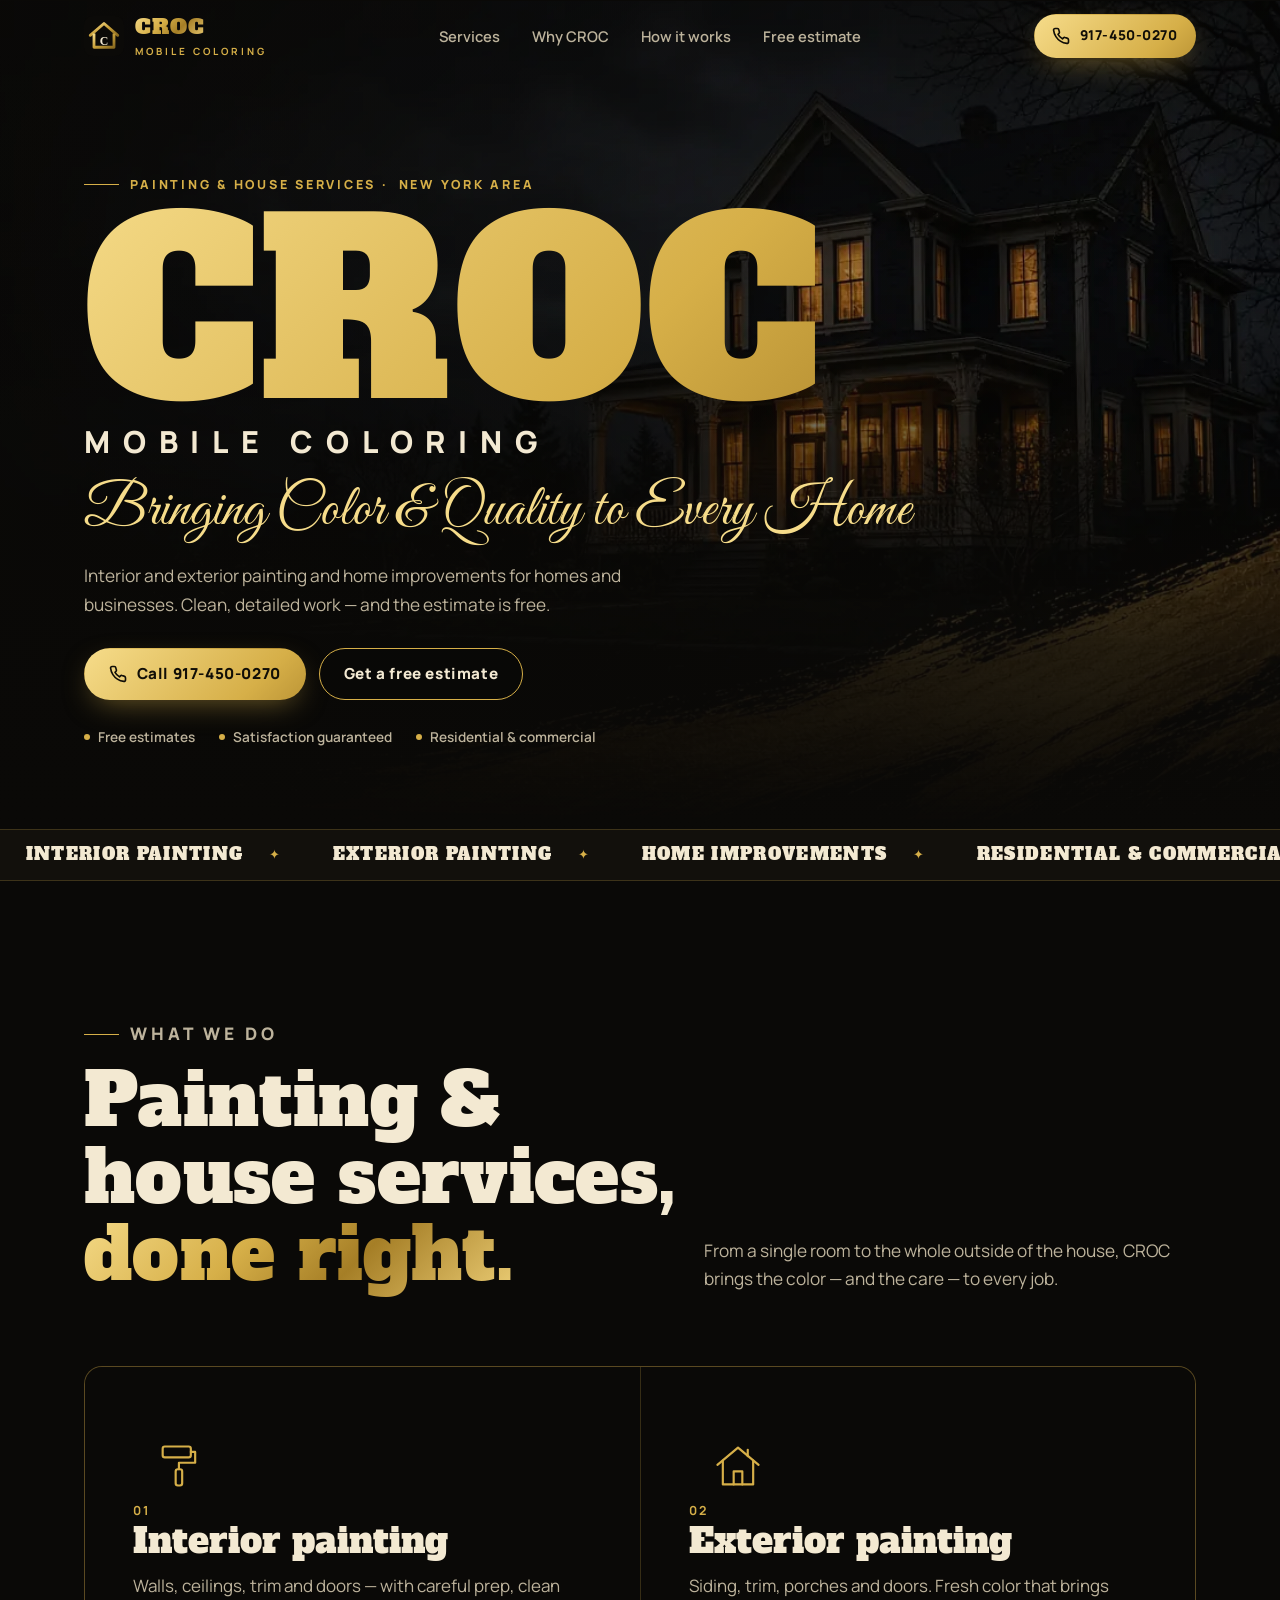
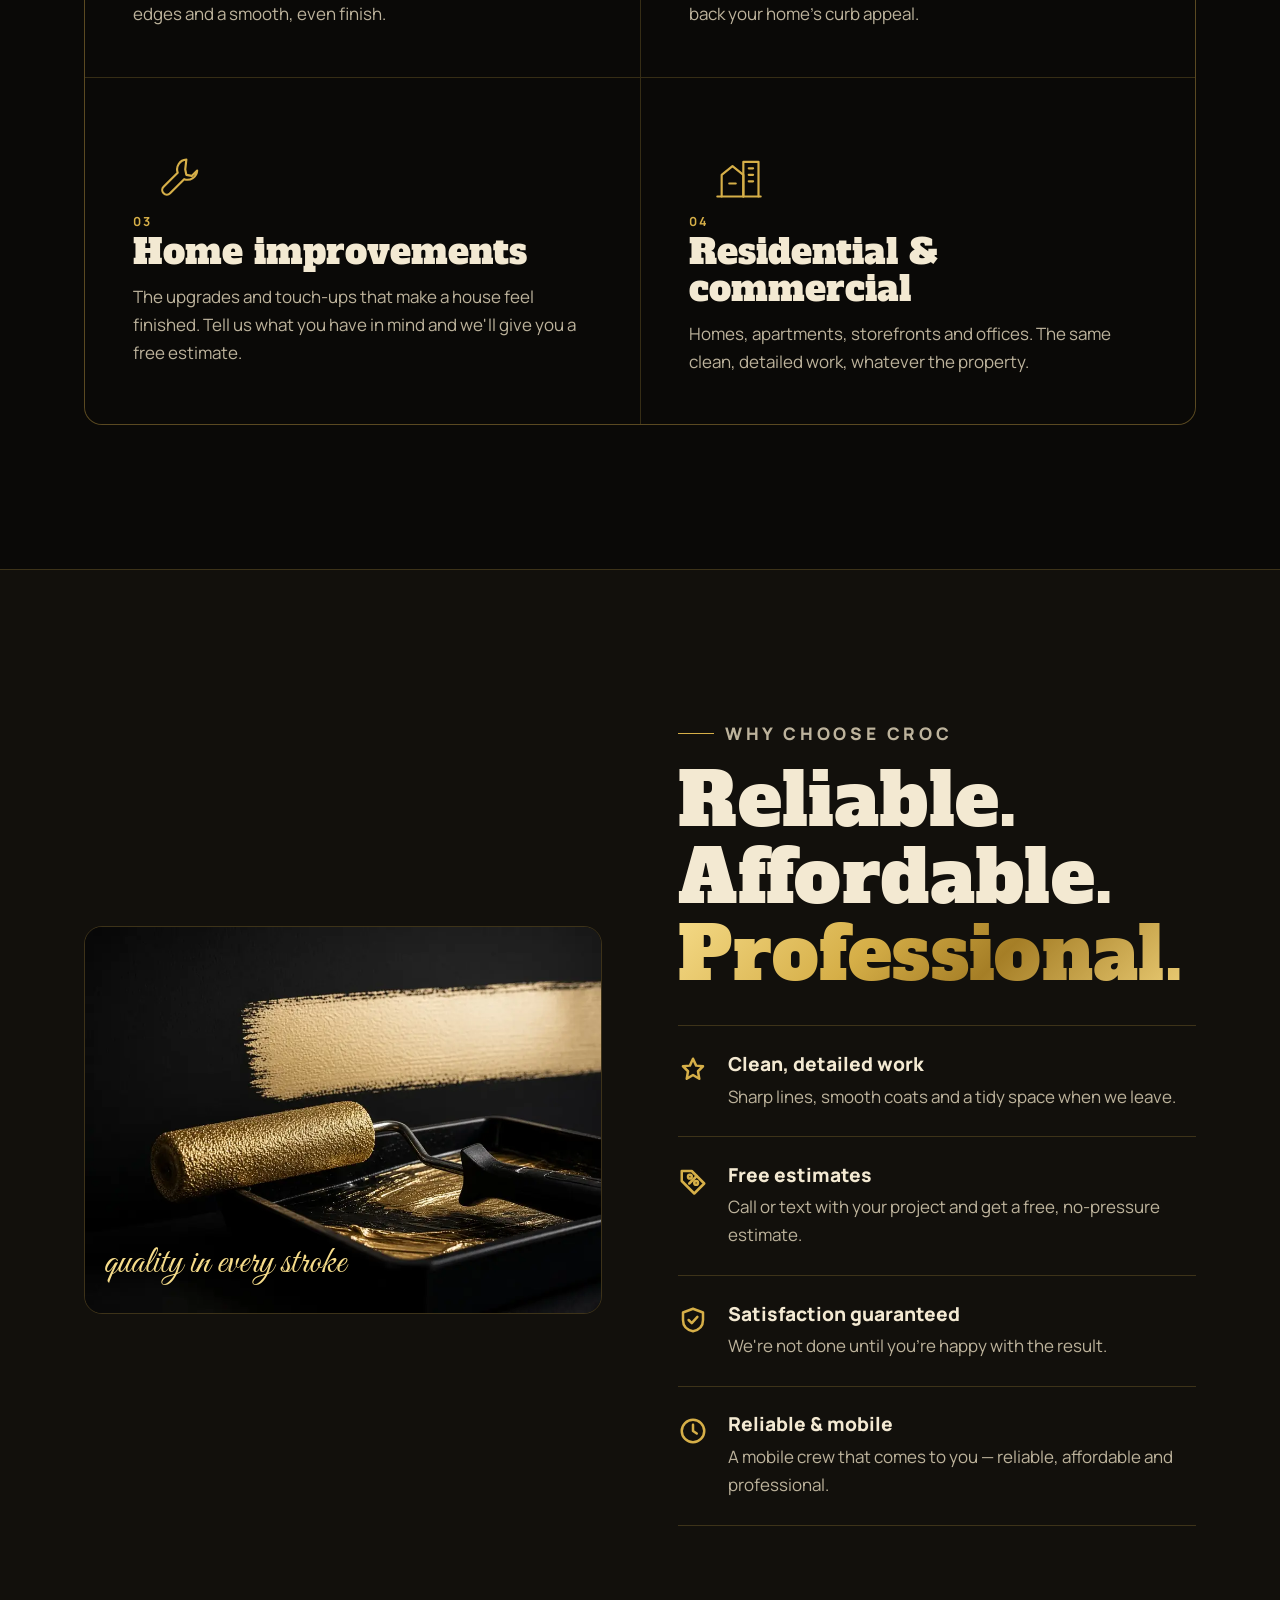
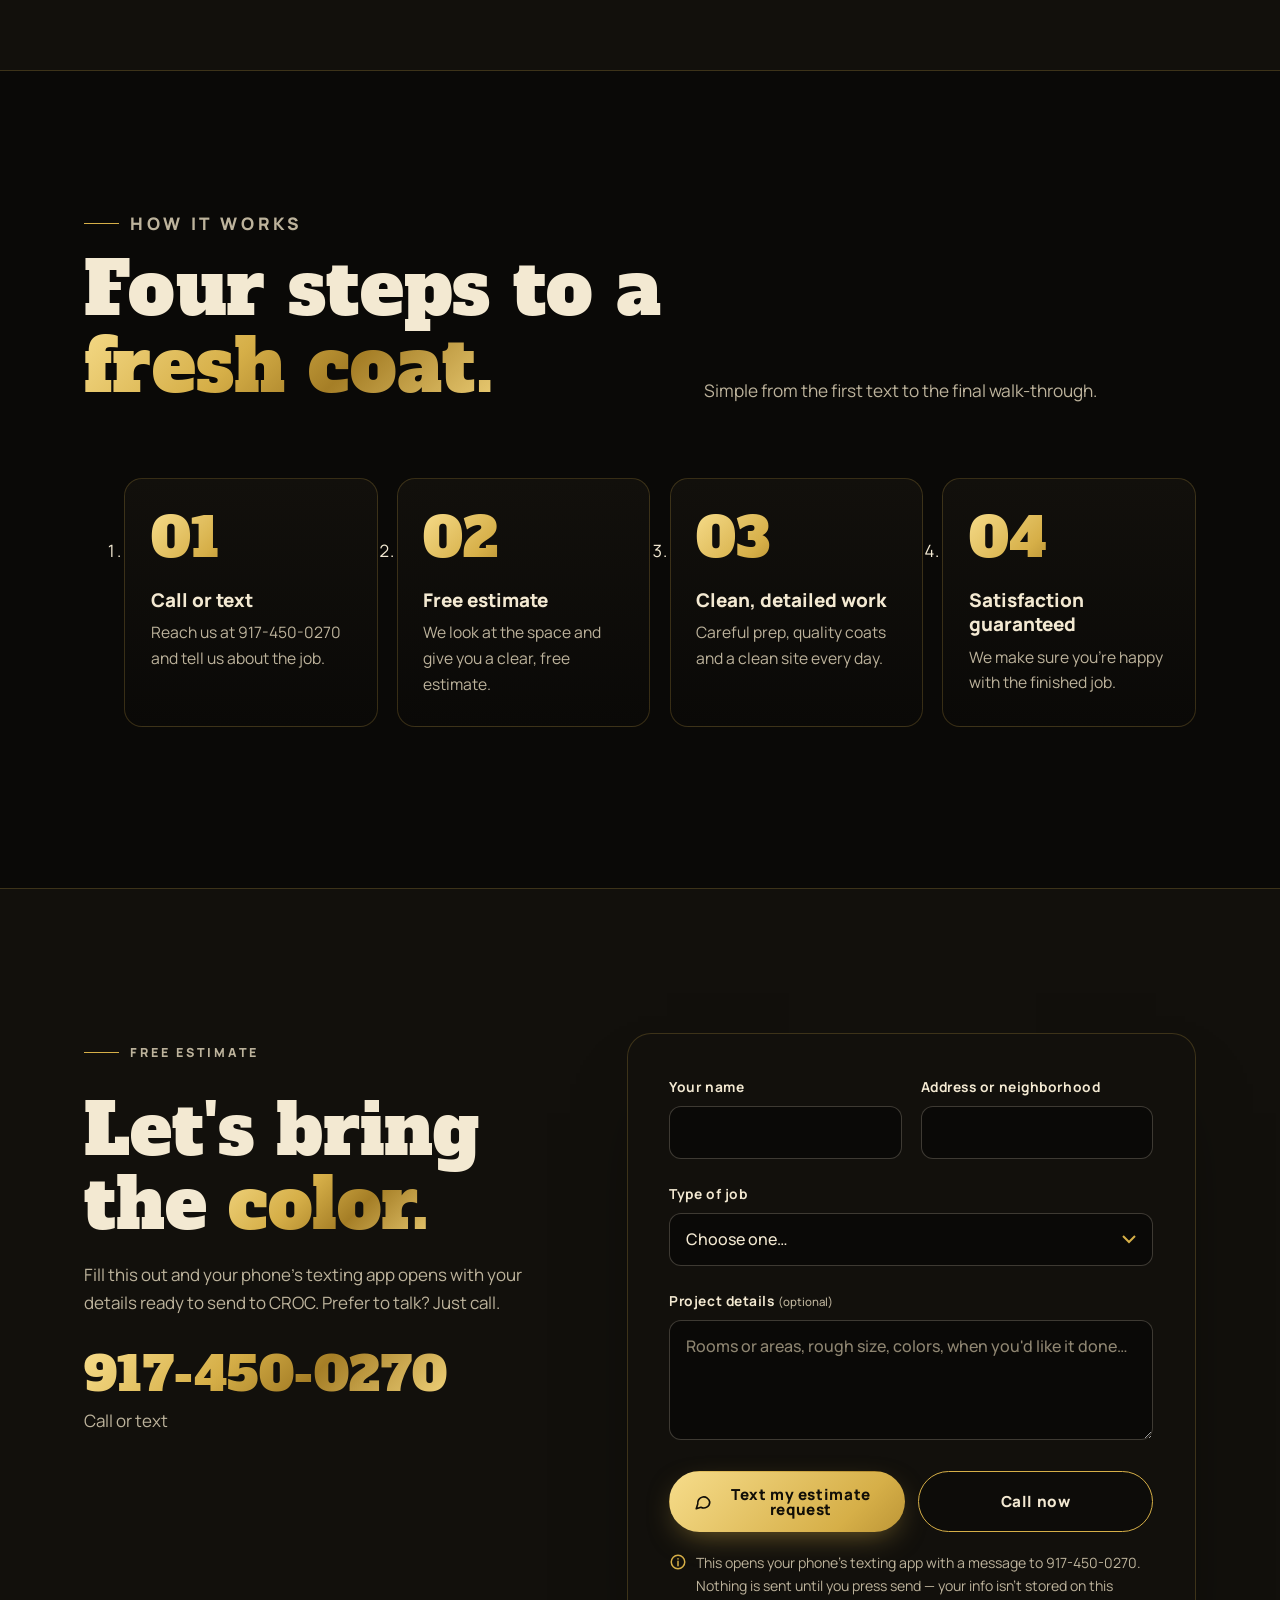
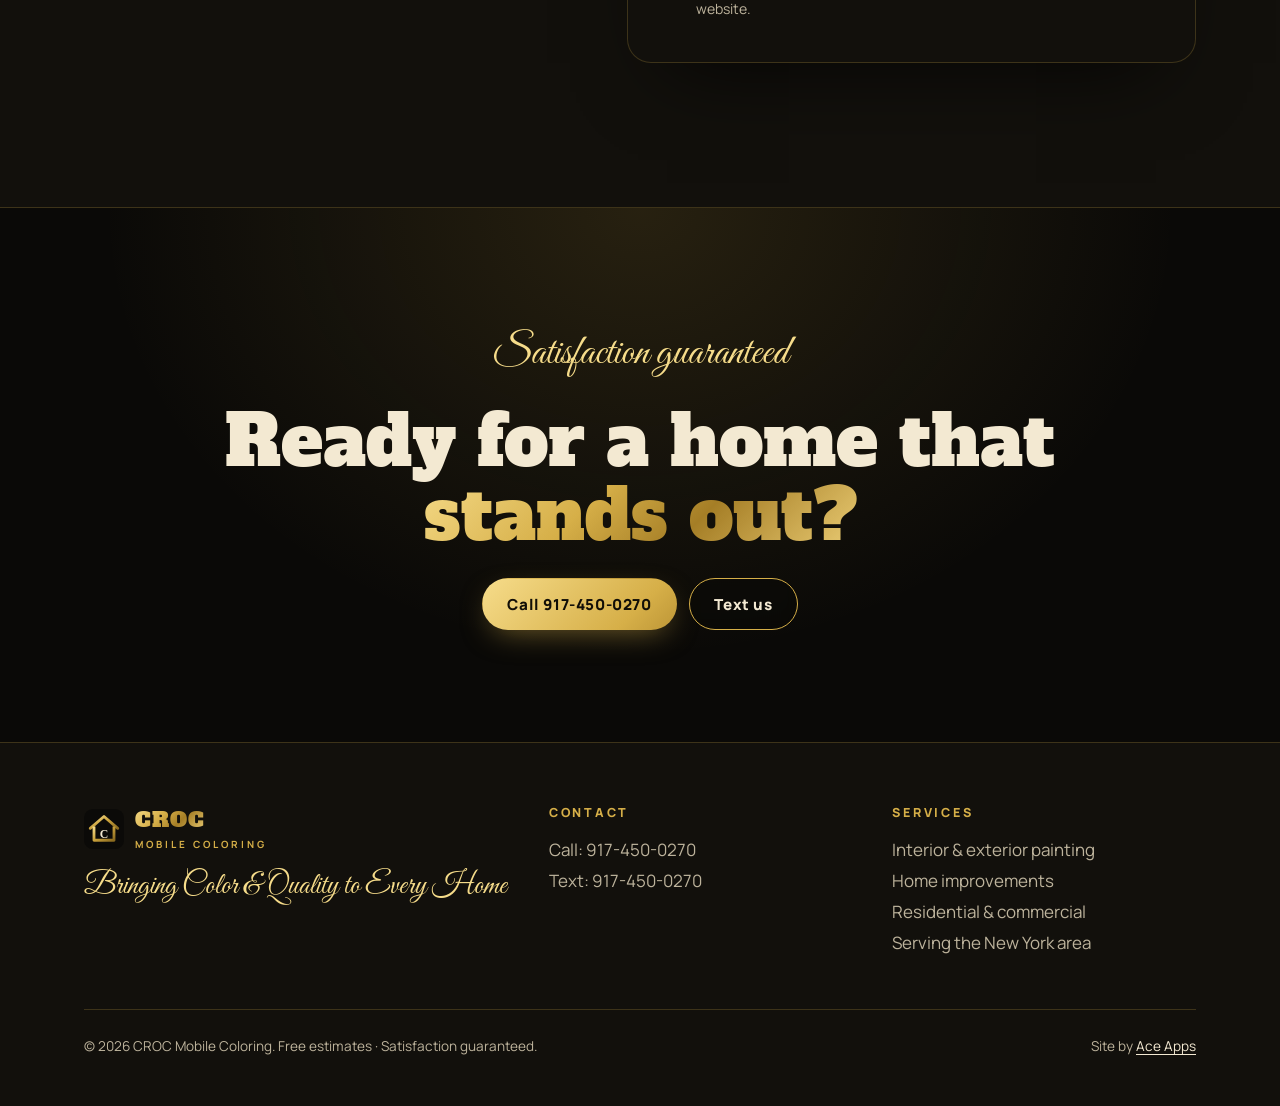
==== index.html @ 4fc94753 "Launch CROC Mobile Coloring site" ====
<!doctype html>
<html lang="en">
<head>
<meta charset="utf-8">
<meta name="viewport" content="width=device-width,initial-scale=1,viewport-fit=cover">
<script>
/* =====================================================================
   CROC MOBILE COLORING — SITE CONFIG
   Fill these in when the client confirms them. Anything left empty ("")
   or [] stays hidden on the page, so no placeholder text ever shows.
   ---------------------------------------------------------------------
   MISSING FROM CLIENT (to collect):
     - serviceArea : exact towns / boroughs served (page says "New York area" until set)
     - email       : business email for the footer
     - hours       : business hours, e.g. "Mon–Sat 8am–6pm"
     - photos      : real before/after photos of past jobs (turns on the
                     "Recent work" gallery). Put files in img/work/ and list
                     them as {src:"img/work/kitchen.webp", alt:"Kitchen repaint, cream walls"}
     - mascot      : transparent PNG/WebP of the crocodile mascot cut from the
                     client banner, e.g. "img/mascot.webp" (shows in the hero)
   ===================================================================== */
window.CROC_CONFIG = {
  phoneDisplay: "917-450-0270",
  phoneE164:    "+19174500270",
  serviceArea:  "",   // TODO(client): e.g. "Queens, Brooklyn & Long Island"
  email:        "",   // TODO(client)
  hours:        "",   // TODO(client)
  photos:       [],   // TODO(client): real job photos
  mascot:       ""    // TODO: crocodile mascot cut-out from the banner
};
</script>
<title>CROC Mobile Coloring | Interior &amp; Exterior Painting, New York Area</title>
<meta name="description" content="CROC Mobile Coloring — interior and exterior painting and home improvements for homes and businesses in the New York area. Clean, detailed work. Free estimates. Call or text 917-450-0270.">
<link rel="canonical" href="https://ace9x.github.io/croc-mobile-coloring/">
<meta name="robots" content="index,follow">
<meta name="theme-color" content="#0A0907">
<link rel="icon" href="favicon.svg" type="image/svg+xml">
<link rel="icon" href="favicon.ico" sizes="any">
<link rel="apple-touch-icon" href="apple-touch-icon.png">
<link rel="manifest" href="site.webmanifest">
<meta property="og:type" content="website">
<meta property="og:site_name" content="CROC Mobile Coloring">
<meta property="og:title" content="CROC Mobile Coloring — Bringing Color &amp; Quality to Every Home">
<meta property="og:description" content="Interior &amp; exterior painting and home improvements. Residential &amp; commercial. Free estimates — call or text 917-450-0270.">
<meta property="og:url" content="https://ace9x.github.io/croc-mobile-coloring/">
<meta property="og:image" content="https://ace9x.github.io/croc-mobile-coloring/img/og.jpg">
<meta property="og:image:width" content="1200">
<meta property="og:image:height" content="630">
<meta property="og:image:alt" content="CROC Mobile Coloring — black and gold logo over a freshly painted house at dusk">
<meta name="twitter:card" content="summary_large_image">
<link rel="preload" href="fonts/alfa-slab-one.woff2" as="font" type="font/woff2" crossorigin>
<link rel="preload" href="fonts/manrope.woff2" as="font" type="font/woff2" crossorigin>
<link rel="preload" as="image" href="img/hero-m.webp" media="(max-width:699px)" fetchpriority="high">
<link rel="preload" as="image" href="img/hero-1280.webp" imagesrcset="img/hero-800.webp 800w, img/hero-1280.webp 1280w" imagesizes="100vw" media="(min-width:700px)" fetchpriority="high">
<link rel="stylesheet" href="style.css">
<script type="application/ld+json">
{
  "@context":"https://schema.org",
  "@type":["HousePainter","LocalBusiness"],
  "@id":"https://ace9x.github.io/croc-mobile-coloring/#business",
  "name":"CROC Mobile Coloring",
  "slogan":"Bringing Color & Quality to Every Home",
  "description":"Painting and house services: interior and exterior painting and home improvements for residential and commercial customers. Free estimates. Satisfaction guaranteed.",
  "url":"https://ace9x.github.io/croc-mobile-coloring/",
  "telephone":"+1-917-450-0270",
  "image":"https://ace9x.github.io/croc-mobile-coloring/img/og.jpg",
  "logo":"https://ace9x.github.io/croc-mobile-coloring/img/icon-512.png",
  "areaServed":{"@type":"State","name":"New York"},
  "knowsAbout":["Interior painting","Exterior painting","Home improvements","Residential painting","Commercial painting"],
  "hasOfferCatalog":{"@type":"OfferCatalog","name":"Painting & house services","itemListElement":[
    {"@type":"Offer","itemOffered":{"@type":"Service","name":"Interior painting"}},
    {"@type":"Offer","itemOffered":{"@type":"Service","name":"Exterior painting"}},
    {"@type":"Offer","itemOffered":{"@type":"Service","name":"Home improvements"}},
    {"@type":"Offer","itemOffered":{"@type":"Service","name":"Free estimate"},"price":"0","priceCurrency":"USD"}
  ]}
}
</script>
</head>
<body>
<script>document.documentElement.classList.add('js')</script>
<a class="skip" href="#main">Skip to content</a>

<header class="hdr" id="top">
  <div class="wrap">
    <a class="brand" href="#top" aria-label="CROC Mobile Coloring, back to top">
      <img src="img/mark.svg" width="40" height="40" alt="">
      <div><b class="gold">CROC</b><span>Mobile Coloring</span></div>
    </a>
    <nav class="nav" aria-label="Main">
      <a href="#services">Services</a>
      <a href="#why">Why CROC</a>
      <a href="#process">How it works</a>
      <a href="#work" data-cfg-hide="photos">Recent work</a>
      <a href="#estimate">Free estimate</a>
    </nav>
    <a class="btn btn-gold hdr-call" href="tel:+19174500270" aria-label="Call 917-450-0270">
      <svg viewBox="0 0 24 24" fill="none" stroke="currentColor" stroke-width="2.2" stroke-linecap="round" stroke-linejoin="round" aria-hidden="true"><path d="M22 16.9v3a2 2 0 0 1-2.2 2 19.8 19.8 0 0 1-8.6-3.1 19.5 19.5 0 0 1-6-6A19.8 19.8 0 0 1 2.1 4.2 2 2 0 0 1 4.1 2h3a2 2 0 0 1 2 1.7c.1.9.4 1.8.7 2.7a2 2 0 0 1-.5 2.1L8 9.8a16 16 0 0 0 6 6l1.3-1.3a2 2 0 0 1 2.1-.4c.9.3 1.8.6 2.7.7a2 2 0 0 1 1.7 2z"/></svg>
      <span class="lbl">917-450-0270</span>
    </a>
  </div>
</header>

<main id="main">
<section class="hero" aria-labelledby="hero-title">
  <div class="hero-bg">
    <picture>
      <source media="(max-width:699px)" srcset="img/hero-m.webp">
      <img src="img/hero-1280.webp" srcset="img/hero-800.webp 800w, img/hero-1280.webp 1280w" sizes="100vw" width="1280" height="720" alt="" fetchpriority="high" decoding="async">
    </picture>
  </div>
  <img class="mascot" id="mascot" alt="CROC mascot: a green crocodile in a black polo holding a gold paint roller" width="520" height="620" hidden>
  <div class="wrap hero-in">
    <p class="eyebrow rise d1">Painting &amp; House Services · <span data-cfg-text="serviceArea">New York area</span></p>
    <h1 id="hero-title">
      <span class="h-title rise d2"><span class="gold shine">CROC</span></span>
      <span class="h-sub rise d3">Mobile Coloring</span>
    </h1>
    <p class="h-tag script rise d3">Bringing Color &amp; Quality to Every Home</p>
    <p class="h-lede rise d4">Interior and exterior painting and home improvements for homes and businesses. Clean, detailed work — and the estimate is free.</p>
    <div class="h-ctas rise d5">
      <a class="btn btn-gold" href="tel:+19174500270">
        <svg viewBox="0 0 24 24" fill="none" stroke="currentColor" stroke-width="2.2" stroke-linecap="round" stroke-linejoin="round" aria-hidden="true"><path d="M22 16.9v3a2 2 0 0 1-2.2 2 19.8 19.8 0 0 1-8.6-3.1 19.5 19.5 0 0 1-6-6A19.8 19.8 0 0 1 2.1 4.2 2 2 0 0 1 4.1 2h3a2 2 0 0 1 2 1.7c.1.9.4 1.8.7 2.7a2 2 0 0 1-.5 2.1L8 9.8a16 16 0 0 0 6 6l1.3-1.3a2 2 0 0 1 2.1-.4c.9.3 1.8.6 2.7.7a2 2 0 0 1 1.7 2z"/></svg>
        Call 917-450-0270</a>
      <a class="btn btn-ghost" href="#estimate">Get a free estimate</a>
    </div>
    <ul class="clean h-meta rise d5" aria-label="Highlights">
      <li>Free estimates</li><li>Satisfaction guaranteed</li><li>Residential &amp; commercial</li>
    </ul>
  </div>
</section>

<div class="marquee" aria-hidden="true">
  <div class="mq-track">
    <span>Interior painting</span><span>Exterior painting</span><span>Home improvements</span><span>Residential &amp; commercial</span><span>Free estimates</span><span>Satisfaction guaranteed</span>
    <span>Interior painting</span><span>Exterior painting</span><span>Home improvements</span><span>Residential &amp; commercial</span><span>Free estimates</span><span>Satisfaction guaranteed</span>
  </div>
</div>

<section class="sec" id="services" aria-labelledby="svc-title">
  <div class="wrap">
    <div class="sec-head">
      <p class="eyebrow rv">What we do</p>
      <h2 id="svc-title" class="rv">Painting &amp; house services, <span class="gold">done right.</span></h2>
      <p class="rv rv-d1">From a single room to the whole outside of the house, CROC brings the color — and the care — to every job.</p>
    </div>
    <div class="svc">
      <article class="rv">
        <span class="num">01</span>
        <svg class="ico" viewBox="0 0 48 48" fill="none" stroke="currentColor" stroke-width="2" stroke-linecap="round" stroke-linejoin="round" aria-hidden="true"><rect x="8" y="6" width="26" height="10" rx="2"/><path d="M34 11h4v10H23v6"/><rect x="20" y="27" width="6" height="15" rx="2"/></svg>
        <h3>Interior painting</h3>
        <p>Walls, ceilings, trim and doors — with careful prep, clean edges and a smooth, even finish.</p>
      </article>
      <article class="rv rv-d1">
        <span class="num">02</span>
        <svg class="ico" viewBox="0 0 48 48" fill="none" stroke="currentColor" stroke-width="2" stroke-linecap="round" stroke-linejoin="round" aria-hidden="true"><path d="M5 23 24 7l19 16"/><path d="M10 19v22h28V19"/><path d="M20 41V29h8v12"/><path d="M33 9v6"/></svg>
        <h3>Exterior painting</h3>
        <p>Siding, trim, porches and doors. Fresh color that brings back your home's curb appeal.</p>
      </article>
      <article class="rv">
        <span class="num">03</span>
        <svg class="ico" viewBox="0 0 48 48" fill="none" stroke="currentColor" stroke-width="2" stroke-linecap="round" stroke-linejoin="round" aria-hidden="true"><path d="M28 8a9 9 0 0 0-8 12L7 33a4 4 0 0 0 6 6l13-13a9 9 0 0 0 12-8l-5 5-5-1-1-5z"/></svg>
        <h3>Home improvements</h3>
        <p>The upgrades and touch-ups that make a house feel finished. Tell us what you have in mind and we'll give you a free estimate.</p>
      </article>
      <article class="rv rv-d1">
        <span class="num">04</span>
        <svg class="ico" viewBox="0 0 48 48" fill="none" stroke="currentColor" stroke-width="2" stroke-linecap="round" stroke-linejoin="round" aria-hidden="true"><path d="M4 42h40"/><path d="M8 42V22l10-8 10 8v20"/><path d="M28 42V10h14v32"/><path d="M33 16h4M33 22h4M33 28h4M15 30h6"/></svg>
        <h3>Residential &amp; commercial</h3>
        <p>Homes, apartments, storefronts and offices. The same clean, detailed work, whatever the property.</p>
      </article>
    </div>
  </div>
</section>

<section class="sec why" id="why" aria-labelledby="why-title">
  <div class="wrap why-grid">
    <figure class="why-media rv">
      <img src="img/roller-960.webp" srcset="img/roller-600.webp 600w, img/roller-960.webp 960w" sizes="(min-width:960px) 50vw, 100vw" width="960" height="720" alt="A gold paint roller resting on a tray in front of a freshly painted stripe on a black wall" loading="lazy" decoding="async">
      <figcaption class="script" aria-hidden="true">quality in every stroke</figcaption>
    </figure>
    <div>
      <div class="sec-head" style="margin-bottom:2rem;display:block">
        <p class="eyebrow rv">Why choose CROC</p>
        <h2 id="why-title" class="rv" style="margin-top:1.2rem">Reliable. Affordable. <span class="gold">Professional.</span></h2>
      </div>
      <ul class="clean why-list">
        <li class="rv"><svg viewBox="0 0 24 24" fill="none" stroke="currentColor" stroke-width="2" stroke-linecap="round" stroke-linejoin="round" aria-hidden="true"><path d="m12 3 2.5 5.5L20 9l-4 4 1 6-5-3-5 3 1-6-4-4 5.5-.5z"/></svg><div><h3>Clean, detailed work</h3><p>Sharp lines, smooth coats and a tidy space when we leave.</p></div></li>
        <li class="rv rv-d1"><svg viewBox="0 0 24 24" fill="none" stroke="currentColor" stroke-width="2" stroke-linecap="round" stroke-linejoin="round" aria-hidden="true"><path d="M9 14 15 8"/><circle cx="9.5" cy="8.5" r="1.5"/><circle cx="14.5" cy="13.5" r="1.5"/><path d="M3 12V4h8l10 10-8 8z"/></svg><div><h3>Free estimates</h3><p>Call or text with your project and get a free, no-pressure estimate.</p></div></li>
        <li class="rv rv-d2"><svg viewBox="0 0 24 24" fill="none" stroke="currentColor" stroke-width="2" stroke-linecap="round" stroke-linejoin="round" aria-hidden="true"><path d="M12 3 4 6v6c0 5 3.5 8 8 9 4.5-1 8-4 8-9V6z"/><path d="m8.5 12 2.5 2.5 4.5-5"/></svg><div><h3>Satisfaction guaranteed</h3><p>We're not done until you're happy with the result.</p></div></li>
        <li class="rv rv-d3"><svg viewBox="0 0 24 24" fill="none" stroke="currentColor" stroke-width="2" stroke-linecap="round" stroke-linejoin="round" aria-hidden="true"><circle cx="12" cy="12" r="9"/><path d="M12 7v5l3 2"/></svg><div><h3>Reliable &amp; mobile</h3><p>A mobile crew that comes to you — reliable, affordable and professional.</p></div></li>
      </ul>
    </div>
  </div>
</section>

<section class="sec" id="process" aria-labelledby="proc-title">
  <div class="wrap">
    <div class="sec-head">
      <p class="eyebrow rv">How it works</p>
      <h2 id="proc-title" class="rv">Four steps to a <span class="gold">fresh coat.</span></h2>
      <p class="rv rv-d1">Simple from the first text to the final walk-through.</p>
    </div>
    <ol class="clean steps">
      <li class="step rv"><b class="gold">01</b><h3>Call or text</h3><p>Reach us at 917-450-0270 and tell us about the job.</p></li>
      <li class="step rv rv-d1"><b class="gold">02</b><h3>Free estimate</h3><p>We look at the space and give you a clear, free estimate.</p></li>
      <li class="step rv rv-d2"><b class="gold">03</b><h3>Clean, detailed work</h3><p>Careful prep, quality coats and a clean site every day.</p></li>
      <li class="step rv rv-d3"><b class="gold">04</b><h3>Satisfaction guaranteed</h3><p>We make sure you're happy with the finished job.</p></li>
    </ol>
  </div>
</section>

<!-- Recent work: stays hidden until CROC_CONFIG.photos has real job photos -->
<section class="sec" id="work" aria-labelledby="work-title" data-cfg-hide="photos" hidden>
  <div class="wrap">
    <div class="sec-head">
      <p class="eyebrow">Recent work</p>
      <h2 id="work-title">Fresh from the <span class="gold">brush.</span></h2>
    </div>
    <div class="gal" id="gal"></div>
  </div>
</section>

<section class="sec why" id="estimate" aria-labelledby="est-title">
  <div class="wrap est-grid">
    <div class="est-side">
      <p class="eyebrow rv">Free estimate</p>
      <h2 id="est-title" class="rv">Let's bring the <span class="gold">color.</span></h2>
      <p class="rv">Fill this out and your phone's texting app opens with your details ready to send to CROC. Prefer to talk? Just call.</p>
      <a class="bigphone gold rv" href="tel:+19174500270">917-450-0270</a>
      <p class="rv" style="margin:0">Call or text</p>
      <p class="rv" data-cfg-hide="hours" style="margin-top:.6rem"><span data-cfg-text="hours"></span></p>
    </div>
    <form class="card rv" id="est-form" novalidate aria-describedby="f-note">
      <div class="f2">
        <div><label for="f-name">Your name</label><input id="f-name" name="name" autocomplete="name" required aria-describedby="e-name"><div class="err" id="e-name" role="alert"></div></div>
        <div><label for="f-place">Address or neighborhood</label><input id="f-place" name="place" autocomplete="street-address" required aria-describedby="e-place"><div class="err" id="e-place" role="alert"></div></div>
      </div>
      <div><label for="f-job">Type of job</label>
        <select id="f-job" name="job" required aria-describedby="e-job">
          <option value="">Choose one…</option>
          <option>Interior painting</option>
          <option>Exterior painting</option>
          <option>Interior &amp; exterior painting</option>
          <option>Home improvement</option>
          <option>Commercial job</option>
          <option>Something else</option>
        </select><div class="err" id="e-job" role="alert"></div></div>
      <div><label for="f-det">Project details <small>(optional)</small></label><textarea id="f-det" name="details" placeholder="Rooms or areas, rough size, colors, when you'd like it done…"></textarea></div>
      <div class="f-actions">
        <button class="btn btn-gold" type="submit">
          <svg viewBox="0 0 24 24" fill="none" stroke="currentColor" stroke-width="2.2" stroke-linecap="round" stroke-linejoin="round" aria-hidden="true"><path d="M21 12a8 8 0 0 1-11.8 7L3 21l2-6.2A8 8 0 1 1 21 12z"/></svg>
          Text my estimate request</button>
        <a class="btn btn-ghost" href="tel:+19174500270">Call now</a>
      </div>
      <p class="f-note" id="f-note"><svg viewBox="0 0 24 24" fill="none" stroke="currentColor" stroke-width="2" stroke-linecap="round" stroke-linejoin="round" aria-hidden="true"><circle cx="12" cy="12" r="9"/><path d="M12 11v6M12 7.5v.5"/></svg><span>This opens your phone's texting app with a message to 917-450-0270. Nothing is sent until you press send — your info isn't stored on this website.</span></p>
      <div class="fallback" id="fallback" hidden aria-live="polite">
        <strong>Not on a phone?</strong> Text this message to <a href="sms:+19174500270">917-450-0270</a>:
        <pre id="fb-msg"></pre>
        <button class="btn btn-ghost" type="button" id="copy" style="min-height:44px">Copy message</button>
      </div>
    </form>
  </div>
</section>

<section class="band" aria-labelledby="band-title">
  <div class="wrap">
    <p class="script" style="font-size:clamp(1.8rem,5vw,2.6rem);margin:0">Satisfaction guaranteed</p>
    <h2 id="band-title" class="rv">Ready for a home that <span class="gold">stands out?</span></h2>
    <div class="row rv">
      <a class="btn btn-gold" href="tel:+19174500270">Call 917-450-0270</a>
      <a class="btn btn-ghost" href="sms:+19174500270">Text us</a>
    </div>
  </div>
</section>
</main>

<footer>
  <div class="wrap">
    <div class="ft">
      <div>
        <a class="brand" href="#top"><img src="img/mark.svg" width="40" height="40" alt=""><div><b class="gold">CROC</b><span>Mobile Coloring</span></div></a>
        <span class="script">Bringing Color &amp; Quality to Every Home</span>
      </div>
      <div>
        <h3>Contact</h3>
        <ul class="clean">
          <li>Call: <a href="tel:+19174500270">917-450-0270</a></li>
          <li>Text: <a href="sms:+19174500270">917-450-0270</a></li>
          <li data-cfg-hide="email">Email: <a data-cfg-mail href="#"></a></li>
          <li data-cfg-hide="hours"><span data-cfg-text="hours"></span></li>
        </ul>
      </div>
      <div>
        <h3>Services</h3>
        <ul class="clean">
          <li>Interior &amp; exterior painting</li>
          <li>Home improvements</li>
          <li>Residential &amp; commercial</li>
          <li>Serving the <span data-cfg-text="serviceArea">New York area</span></li>
        </ul>
      </div>
    </div>
    <div class="legal">
      <span>© <span id="yr">2026</span> CROC Mobile Coloring. Free estimates · Satisfaction guaranteed.</span>
      <span>Site by <a href="https://ace9x.github.io/ace-apps/">Ace Apps</a></span>
    </div>
  </div>
</footer>

<nav class="mbar" id="mbar" aria-label="Quick contact">
  <a class="btn btn-gold" href="tel:+19174500270">
    <svg viewBox="0 0 24 24" fill="none" stroke="currentColor" stroke-width="2.2" stroke-linecap="round" stroke-linejoin="round" aria-hidden="true"><path d="M22 16.9v3a2 2 0 0 1-2.2 2 19.8 19.8 0 0 1-8.6-3.1 19.5 19.5 0 0 1-6-6A19.8 19.8 0 0 1 2.1 4.2 2 2 0 0 1 4.1 2h3a2 2 0 0 1 2 1.7c.1.9.4 1.8.7 2.7a2 2 0 0 1-.5 2.1L8 9.8a16 16 0 0 0 6 6l1.3-1.3a2 2 0 0 1 2.1-.4c.9.3 1.8.6 2.7.7a2 2 0 0 1 1.7 2z"/></svg>Call</a>
  <a class="btn btn-ghost" href="sms:+19174500270">
    <svg viewBox="0 0 24 24" fill="none" stroke="currentColor" stroke-width="2.2" stroke-linecap="round" stroke-linejoin="round" aria-hidden="true"><path d="M21 12a8 8 0 0 1-11.8 7L3 21l2-6.2A8 8 0 1 1 21 12z"/></svg>Text</a>
</nav>

<script src="app.js" defer></script>
</body>
</html>
---- style.css ----
@font-face{font-family:"Alfa Slab One";src:url(fonts/alfa-slab-one.woff2) format("woff2");font-weight:400;font-display:swap}
@font-face{font-family:"Manrope";src:url(fonts/manrope.woff2) format("woff2");font-weight:400 800;font-display:swap}
@font-face{font-family:"Great Vibes";src:url(fonts/great-vibes.woff2) format("woff2");font-weight:400;font-display:swap}
:root{
  --ink:#0A0907;--ink-2:#12100C;--ink-3:#1B1812;--line:rgba(214,175,72,.22);
  --gold:#D6AF48;--gold-hi:#F6DC8A;--gold-lo:#8A6A1F;--cream:#F3E9D2;--muted:#BDB39C;
  --grad:linear-gradient(135deg,#F6DC8A 0%,#D6AF48 38%,#A57E26 62%,#F0D27A 100%);
  --slab:"Alfa Slab One",Rockwell,"Roboto Slab",Georgia,serif;
  --sans:"Manrope",system-ui,-apple-system,"Segoe UI",Roboto,sans-serif;
  --script:"Great Vibes","Brush Script MT",cursive;
  --pad:clamp(1.25rem,5vw,4.5rem);--max:1240px;--r:18px;
  --ease:cubic-bezier(.2,.7,.1,1);
}
*,*::before,*::after{box-sizing:border-box}
[hidden]{display:none!important}
html{scroll-behavior:smooth;-webkit-text-size-adjust:100%;scroll-padding-top:84px}
body{margin:0;background:var(--ink);color:var(--cream);font:400 1.0625rem/1.65 var(--sans);-webkit-font-smoothing:antialiased;overflow-x:hidden}
img{max-width:100%;display:block;height:auto}
a{color:inherit}
h1,h2,h3{margin:0;line-height:1.05;font-weight:400}
p{margin:0 0 1rem}
.wrap{width:100%;max-width:var(--max);margin:0 auto;padding:0 var(--pad)}
.skip{position:absolute;left:1rem;top:-100px;z-index:100;background:var(--gold);color:var(--ink);padding:.7rem 1rem;border-radius:10px;font-weight:800}
.skip:focus{top:1rem}
:focus-visible{outline:3px solid var(--gold-hi);outline-offset:3px;border-radius:6px}
.gold{background:var(--grad);-webkit-background-clip:text;background-clip:text;color:transparent}
.eyebrow{display:inline-flex;align-items:center;gap:.7rem;font:800 .78rem/1 var(--sans);letter-spacing:.22em;text-transform:uppercase;color:var(--gold)}
.eyebrow::before{content:"";width:2.2rem;height:1px;background:var(--gold)}
.script{font-family:var(--script);font-weight:400;color:var(--gold-hi);letter-spacing:0}
/* buttons */
.btn{--b:var(--gold);display:inline-flex;align-items:center;justify-content:center;gap:.6rem;min-height:52px;padding:.9rem 1.5rem;border-radius:999px;font:800 .95rem/1 var(--sans);letter-spacing:.04em;text-decoration:none;border:1.5px solid var(--b);cursor:pointer;transition:transform .35s var(--ease),background .35s,color .35s,box-shadow .35s;position:relative;isolation:isolate;overflow:hidden}
.btn svg{width:18px;height:18px;flex:none}
.btn-gold{background:var(--grad);background-size:200% 200%;color:#110E07;border-color:transparent;box-shadow:0 10px 30px -10px rgba(214,175,72,.55)}
.btn-gold:hover{transform:translateY(-2px);background-position:100% 0;box-shadow:0 16px 40px -12px rgba(214,175,72,.7)}
.btn-ghost{background:rgba(10,9,7,.45);color:var(--cream);backdrop-filter:blur(6px)}
.btn-ghost:hover{background:var(--cream);color:var(--ink);border-color:var(--cream);transform:translateY(-2px)}
/* header */
.hdr{position:sticky;top:0;z-index:50;transition:background .4s,border-color .4s,backdrop-filter .4s;border-bottom:1px solid transparent}
.hdr.scrolled{background:rgba(10,9,7,.82);backdrop-filter:saturate(140%) blur(14px);-webkit-backdrop-filter:saturate(140%) blur(14px);border-color:var(--line)}
.hdr .wrap{display:flex;align-items:center;justify-content:space-between;height:72px;gap:1rem}
.brand{display:flex;align-items:center;gap:.7rem;text-decoration:none}
.brand img{width:40px;height:40px}
.brand b{font:400 1.35rem/1 var(--slab);letter-spacing:.04em}
.brand span{display:block;font:700 .62rem/1.2 var(--sans);letter-spacing:.3em;text-transform:uppercase;color:var(--gold);margin-top:.25rem}
.nav{display:none;gap:2rem;align-items:center}
.nav a{text-decoration:none;font-weight:600;font-size:.92rem;color:var(--muted);position:relative;padding:.4rem 0;transition:color .3s}
.nav a::after{content:"";position:absolute;left:0;right:0;bottom:0;height:1px;background:var(--gold);transform:scaleX(0);transform-origin:right;transition:transform .45s var(--ease)}
.nav a:hover{color:var(--cream)}.nav a:hover::after{transform:scaleX(1);transform-origin:left}
.hdr .btn{min-height:44px;padding:.7rem 1.1rem;font-size:.85rem}
.hdr-call .lbl{display:none}
@media(min-width:900px){.nav{display:flex}.hdr-call .lbl{display:inline}}
/* hero */
.hero{position:relative;min-height:calc(100svh - 72px);margin-top:-72px;padding-top:72px;display:flex;align-items:flex-end;overflow:hidden}
.hero-bg{position:absolute;inset:0;z-index:-2}
.hero-bg img{width:100%;height:100%;object-fit:cover;object-position:70% 50%;transform:scale(1.06);animation:heroZoom 14s var(--ease) forwards}
.hero::before{content:"";position:absolute;inset:0;z-index:-1;background:linear-gradient(180deg,rgba(10,9,7,.55) 0%,rgba(10,9,7,.25) 35%,rgba(10,9,7,.88) 78%,var(--ink) 100%),linear-gradient(90deg,rgba(10,9,7,.85) 0%,rgba(10,9,7,.2) 60%,transparent 100%)}
.hero-in{padding-bottom:clamp(3rem,9vh,6rem);padding-top:3rem;width:100%}
.hero .eyebrow{margin-bottom:1.4rem;flex-wrap:wrap;row-gap:.5rem;line-height:1.4}
.h-title{font-family:var(--slab);font-size:clamp(5.2rem,24vw,15rem);letter-spacing:.01em;line-height:.82;display:block}
.h-sub{display:block;font:800 clamp(1.05rem,3.6vw,1.9rem)/1 var(--sans);letter-spacing:.42em;text-transform:uppercase;margin-top:.9rem;color:var(--cream)}
.h-tag{font-size:clamp(2rem,7.5vw,3.6rem);line-height:1.1;margin:1.4rem 0 1.2rem;display:block}
.h-lede{max-width:34rem;color:var(--muted);font-size:1.08rem}
.h-ctas{display:flex;flex-wrap:wrap;gap:.8rem;margin-top:1.8rem}
.h-meta{display:flex;flex-wrap:wrap;gap:.5rem 1.5rem;margin-top:2.2rem;font-size:.85rem;color:var(--muted);font-weight:600}
.h-meta li{display:flex;align-items:center;gap:.5rem}
.h-meta li::before{content:"";width:6px;height:6px;border-radius:50%;background:var(--gold)}
ul.clean{list-style:none;margin:0;padding:0}
@keyframes heroZoom{to{transform:scale(1)}}
.rise{opacity:0;transform:translateY(28px);animation:rise 1.1s var(--ease) forwards}
.d1{animation-delay:.1s}.d2{animation-delay:.22s}.d3{animation-delay:.36s}.d4{animation-delay:.5s}.d5{animation-delay:.64s}
@keyframes rise{to{opacity:1;transform:none}}
.shine{background-size:220% 100%;animation:shine 6s linear infinite}
@keyframes shine{0%{background-position:0 0}100%{background-position:220% 0}}
/* marquee */
.marquee{border-block:1px solid var(--line);background:var(--ink-2);overflow:hidden;padding:1.05rem 0}
.mq-track{display:flex;width:max-content;animation:mq 38s linear infinite}
.mq-track span{font:400 1.05rem/1 var(--slab);letter-spacing:.08em;text-transform:uppercase;padding:0 1.6rem;white-space:nowrap;display:flex;align-items:center;gap:1.6rem;color:var(--cream)}
.mq-track span::after{content:"✦";color:var(--gold);font-size:.8rem}
@keyframes mq{to{transform:translateX(-50%)}}
/* sections */
section{position:relative}
.sec{padding:clamp(5rem,12vw,9rem) 0}
.sec-head{display:grid;gap:1.2rem;margin-bottom:clamp(2.5rem,6vw,4.5rem)}
.sec-head h2{font-family:var(--slab);font-size:clamp(2.4rem,7vw,4.6rem);letter-spacing:.005em}
.sec-head p{color:var(--muted);max-width:36rem;font-size:1.08rem;margin:0}
@media(min-width:900px){.sec-head{grid-template-columns:1.1fr .9fr;align-items:end}.sec-head .eyebrow{grid-column:1/-1}}
/* services */
.svc{display:grid;gap:1px;background:var(--line);border:1px solid var(--line);border-radius:var(--r);overflow:hidden}
@media(min-width:700px){.svc{grid-template-columns:1fr 1fr}}
.svc article{background:var(--ink);padding:clamp(1.8rem,4vw,3rem);position:relative;overflow:hidden;transition:background .5s}
.svc article::before{content:"";position:absolute;inset:auto -20% -60% -20%;height:120%;background:radial-gradient(closest-side,rgba(214,175,72,.16),transparent);opacity:0;transition:opacity .6s}
.svc article:hover{background:var(--ink-2)}.svc article:hover::before{opacity:1}
.svc .num{font:700 .78rem/1 var(--sans);letter-spacing:.2em;color:var(--gold)}
.svc .ico{width:52px;height:52px;margin:1.6rem 0 1.4rem;color:var(--gold)}
.svc h3{font-family:var(--slab);font-size:clamp(1.6rem,3.4vw,2.2rem);margin-bottom:.8rem}
.svc p{color:var(--muted);margin:0;max-width:30rem}
/* why */
.why{background:var(--ink-2);border-block:1px solid var(--line)}
.why-grid{display:grid;gap:clamp(2.5rem,6vw,5rem);align-items:center}
@media(min-width:960px){.why-grid{grid-template-columns:1fr 1fr}}
.why-media{position:relative;border-radius:var(--r);overflow:hidden;aspect-ratio:4/3;border:1px solid var(--line)}
.why-media img{width:100%;height:100%;object-fit:cover;transition:transform 1.4s var(--ease)}
.why-media:hover img{transform:scale(1.04)}
.why-media figcaption{position:absolute;left:1.2rem;bottom:1.1rem;font-size:2.4rem}
.why-list{display:grid;gap:0}
.why-list li{display:grid;grid-template-columns:auto 1fr;gap:1.2rem;padding:1.6rem 0;border-top:1px solid var(--line)}
.why-list li:last-child{border-bottom:1px solid var(--line)}
.why-list svg{width:30px;height:30px;color:var(--gold);margin-top:.2rem}
.why-list h3{font:800 1.2rem/1.3 var(--sans);margin-bottom:.35rem}
.why-list p{margin:0;color:var(--muted)}
/* process */
.steps{display:grid;gap:1.2rem;counter-reset:s}
@media(min-width:760px){.steps{grid-template-columns:repeat(2,1fr)}}
@media(min-width:1100px){.steps{grid-template-columns:repeat(4,1fr)}}
.step{border:1px solid var(--line);border-radius:var(--r);padding:2rem 1.6rem 1.8rem;background:linear-gradient(180deg,var(--ink-2),var(--ink));position:relative;transition:transform .5s var(--ease),border-color .5s}
.step:hover{transform:translateY(-6px);border-color:rgba(214,175,72,.55)}
.step b{display:block;font:400 3.4rem/1 var(--slab);margin-bottom:1.4rem}
.step h3{font:800 1.18rem/1.3 var(--sans);margin-bottom:.5rem}
.step p{margin:0;color:var(--muted);font-size:.98rem}
/* gallery (shown only when real photos exist) */
.gal{display:grid;gap:1rem;grid-template-columns:repeat(auto-fill,minmax(240px,1fr))}
.gal figure{margin:0;border-radius:var(--r);overflow:hidden;border:1px solid var(--line);aspect-ratio:4/3;background:var(--ink-2)}
.gal img{width:100%;height:100%;object-fit:cover}
/* estimate */
.est-grid{display:grid;gap:clamp(2.5rem,6vw,5rem)}
@media(min-width:960px){.est-grid{grid-template-columns:.9fr 1.1fr}}
.est-side h2{font-family:var(--slab);font-size:clamp(2.4rem,7vw,4.4rem);margin:1.2rem 0}
.est-side p{color:var(--muted)}
.bigphone{display:inline-block;font:400 clamp(2rem,7vw,3rem)/1 var(--slab);text-decoration:none;margin:1rem 0 .6rem;letter-spacing:.01em}
.bigphone:hover{filter:brightness(1.15)}
.est-side .row{display:flex;gap:.7rem;flex-wrap:wrap;margin-top:1rem}
form.card{background:var(--ink-2);border:1px solid var(--line);border-radius:calc(var(--r) + 6px);padding:clamp(1.5rem,4vw,2.6rem);display:grid;gap:1.15rem;box-shadow:0 40px 80px -40px rgba(0,0,0,.8)}
.f2{display:grid;gap:1.15rem}
@media(min-width:620px){.f2{grid-template-columns:1fr 1fr}}
label{display:block;font-weight:700;font-size:.86rem;letter-spacing:.04em;margin-bottom:.45rem;color:var(--cream)}
label small{font-weight:500;color:var(--muted);letter-spacing:0}
input,select,textarea{width:100%;font:500 1rem/1.4 var(--sans);color:var(--cream);background:var(--ink);border:1.5px solid rgba(243,233,210,.22);border-radius:12px;padding:.9rem 1rem;transition:border-color .25s,box-shadow .25s;appearance:none;-webkit-appearance:none}
select{background-image:url("data:image/svg+xml,%3Csvg xmlns='http://www.w3.org/2000/svg' width='14' height='9' fill='none' stroke='%23D6AF48' stroke-width='2'%3E%3Cpath d='M1 1l6 6 6-6'/%3E%3C/svg%3E");background-repeat:no-repeat;background-position:right 1rem center;padding-right:2.6rem}
textarea{min-height:120px;resize:vertical}
input::placeholder,textarea::placeholder{color:#8F8672}
input:focus,select:focus,textarea:focus{outline:none;border-color:var(--gold);box-shadow:0 0 0 4px rgba(214,175,72,.2)}
input[aria-invalid=true],select[aria-invalid=true]{border-color:#F08C7A}
.err{color:#F5A898;font-size:.85rem;font-weight:600;margin-top:.35rem;min-height:0}
.f-actions{display:flex;flex-wrap:wrap;gap:.8rem;margin-top:.3rem}
.f-actions .btn{flex:1 1 200px}
.f-note{font-size:.88rem;color:var(--muted);margin:0;display:flex;gap:.55rem}
.f-note svg{flex:none;width:18px;height:18px;color:var(--gold);margin-top:.15rem}
.fallback{border:1px dashed var(--line);border-radius:12px;padding:1rem;font-size:.92rem}
.fallback pre{white-space:pre-wrap;font:500 .9rem/1.5 var(--sans);margin:.6rem 0;color:var(--cream)}
.fallback[hidden]{display:none}
/* cta band */
.band{padding:clamp(4rem,10vw,7rem) 0;text-align:center;background:radial-gradient(60% 120% at 50% 0%,rgba(214,175,72,.14),transparent 70%),var(--ink)}
.band h2{font-family:var(--slab);font-size:clamp(2.2rem,7vw,4.4rem);max-width:16ch;margin:1rem auto 1.6rem}
.band .row{display:flex;gap:.8rem;justify-content:center;flex-wrap:wrap}
/* footer */
footer{border-top:1px solid var(--line);background:var(--ink-2);padding:4rem 0 calc(6rem + env(safe-area-inset-bottom))}
@media(min-width:900px){footer{padding-bottom:3rem}}
.ft{display:grid;gap:2.5rem}
@media(min-width:900px){.ft{grid-template-columns:1.4fr 1fr 1fr}}
.ft h3{font:800 .78rem/1 var(--sans);letter-spacing:.22em;text-transform:uppercase;color:var(--gold);margin-bottom:1rem}
.ft p,.ft li{color:var(--muted);margin:.2rem 0}
.ft a{text-decoration:none}.ft a:hover{color:var(--cream);text-decoration:underline;text-underline-offset:4px}
.ft .script{font-size:1.9rem;display:block;margin-top:.6rem}
.legal{display:flex;flex-wrap:wrap;gap:.6rem 1.5rem;justify-content:space-between;margin-top:3rem;padding-top:1.6rem;border-top:1px solid var(--line);font-size:.85rem;color:var(--muted)}
.legal a{color:var(--cream);text-underline-offset:3px}
/* mobile sticky bar */
.mbar{position:fixed;left:0;right:0;bottom:0;z-index:60;display:grid;grid-template-columns:1fr 1fr;gap:.6rem;padding:.7rem .8rem calc(.7rem + env(safe-area-inset-bottom));background:rgba(10,9,7,.92);backdrop-filter:blur(12px);-webkit-backdrop-filter:blur(12px);border-top:1px solid var(--line);transform:translateY(110%);transition:transform .5s var(--ease)}
.mbar.on{transform:none}
.mbar .btn{min-height:50px;width:100%}
@media(min-width:900px){.mbar{display:none}}
/* reveal */
.js .rv{opacity:0;transform:translateY(36px);transition:opacity 1s var(--ease),transform 1s var(--ease)}
.js .rv.in{opacity:1;transform:none}
.rv-d1{transition-delay:.08s!important}.rv-d2{transition-delay:.16s!important}.rv-d3{transition-delay:.24s!important}
[data-cfg-hide]{display:none}
@media (prefers-reduced-motion:reduce){
  *,*::before,*::after{animation:none!important;transition:none!important;scroll-behavior:auto!important}
  .rise,.js .rv{opacity:1!important;transform:none!important}
  .hero-bg img{transform:none}
}
.mascot{position:absolute;right:max(1rem,calc((100vw - var(--max))/2));bottom:0;width:min(42vw,520px);height:auto;z-index:-1;filter:drop-shadow(0 30px 40px rgba(0,0,0,.6))}
@media(max-width:899px){.mascot{width:58vw;opacity:.9;bottom:auto;top:90px}}
.why-media{margin:0}
.h-meta.clean{margin-top:1.6rem}
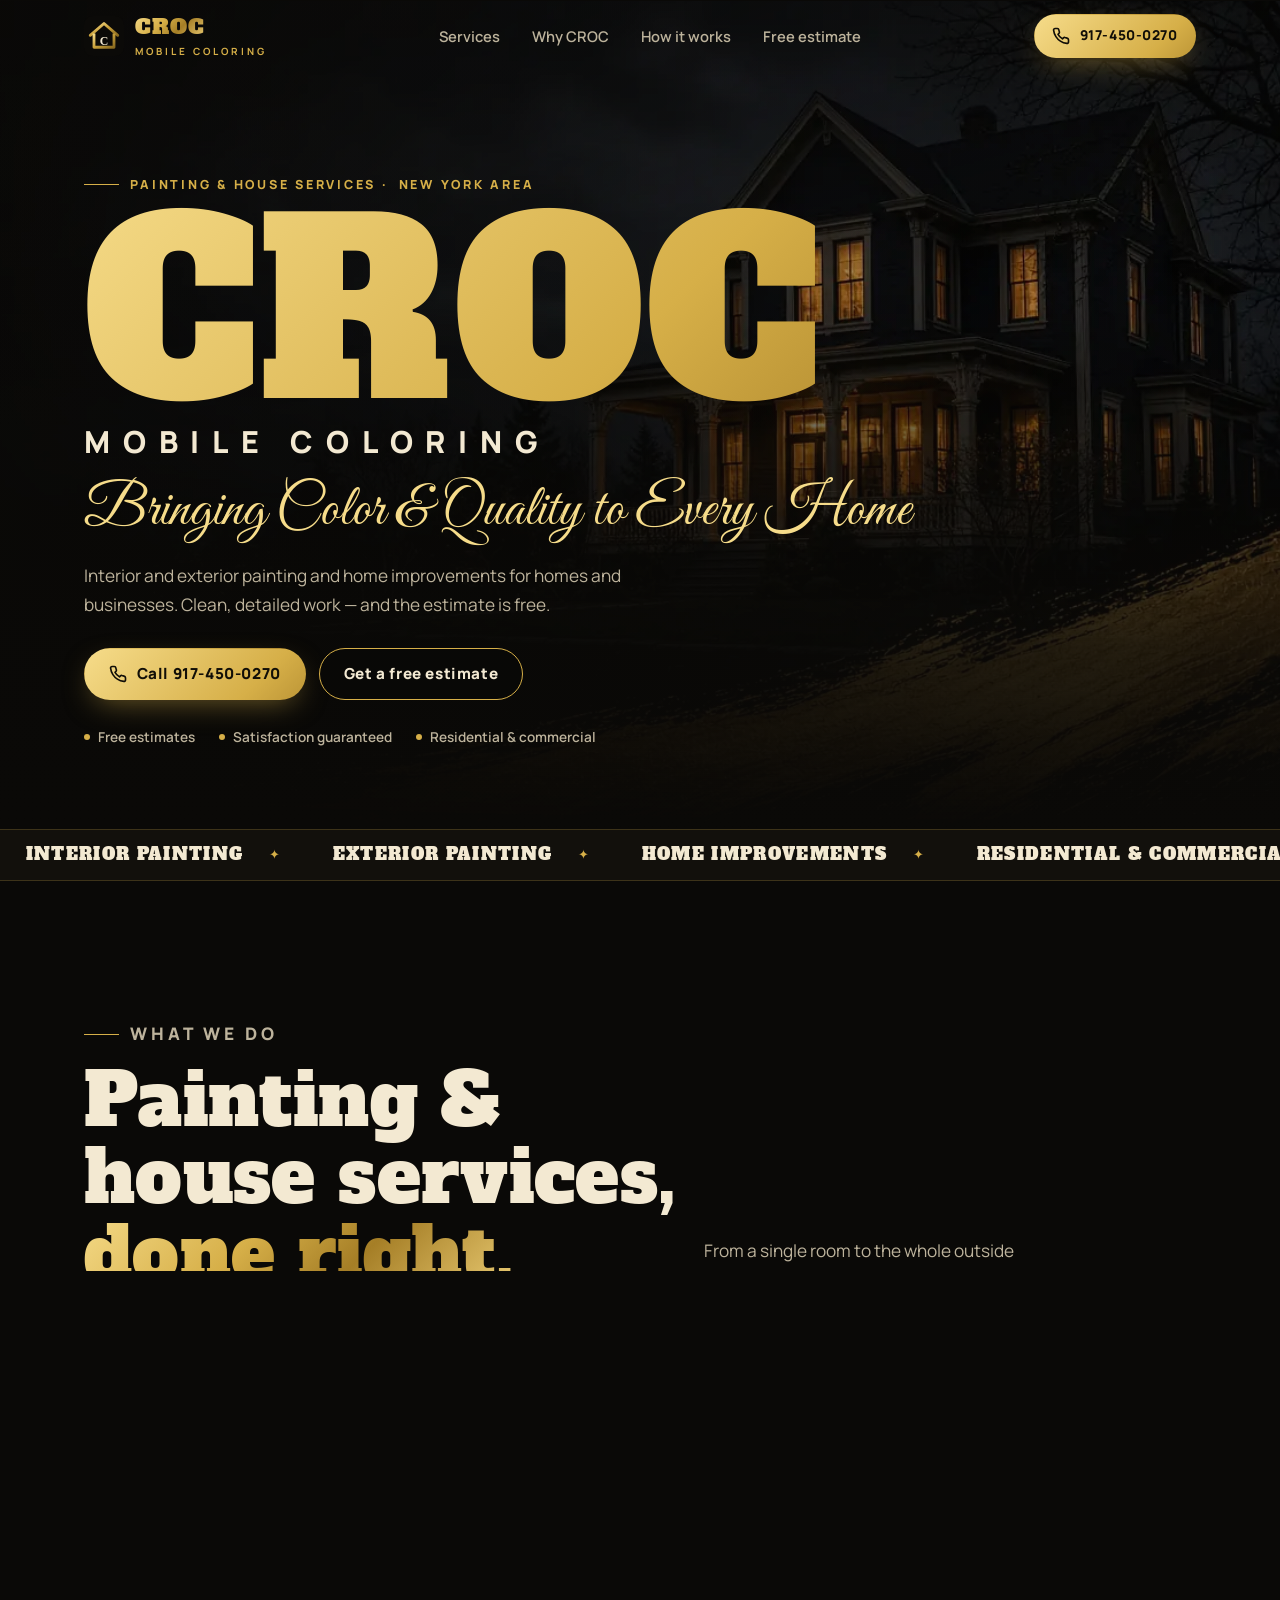
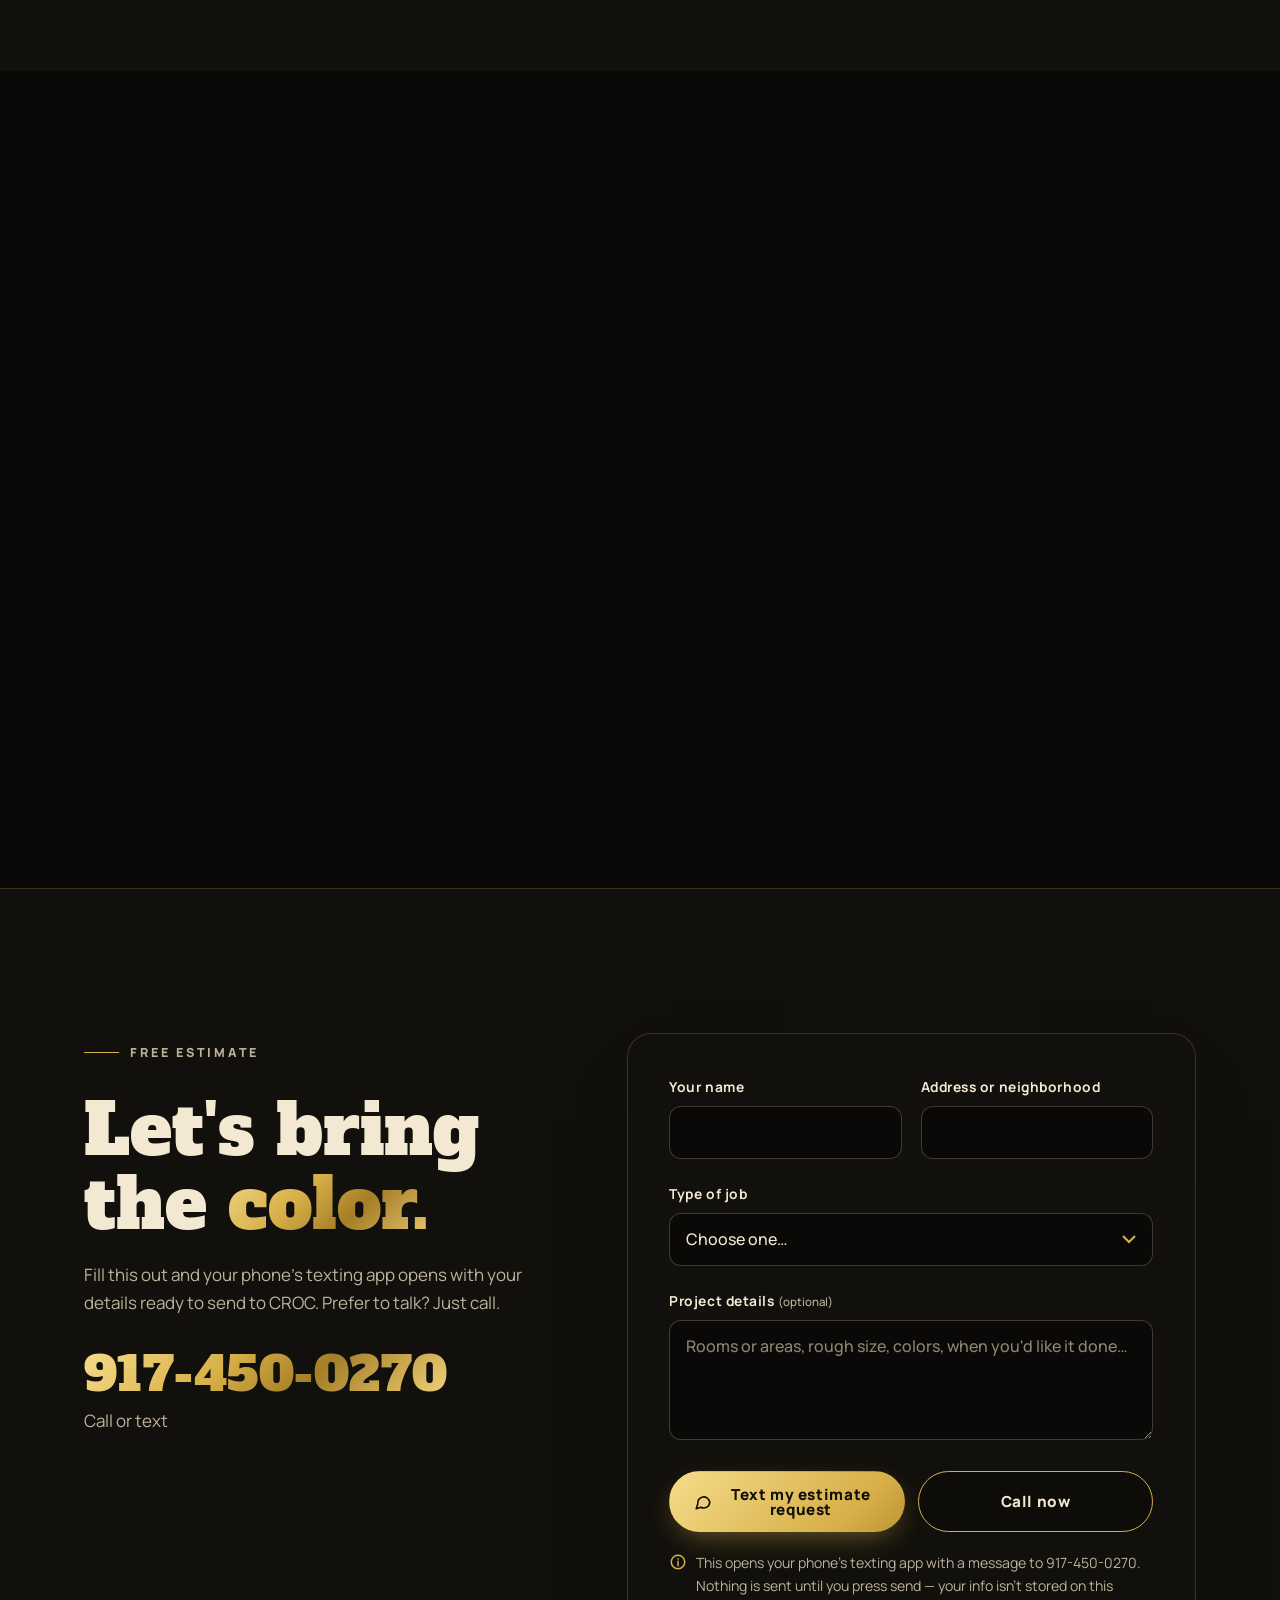
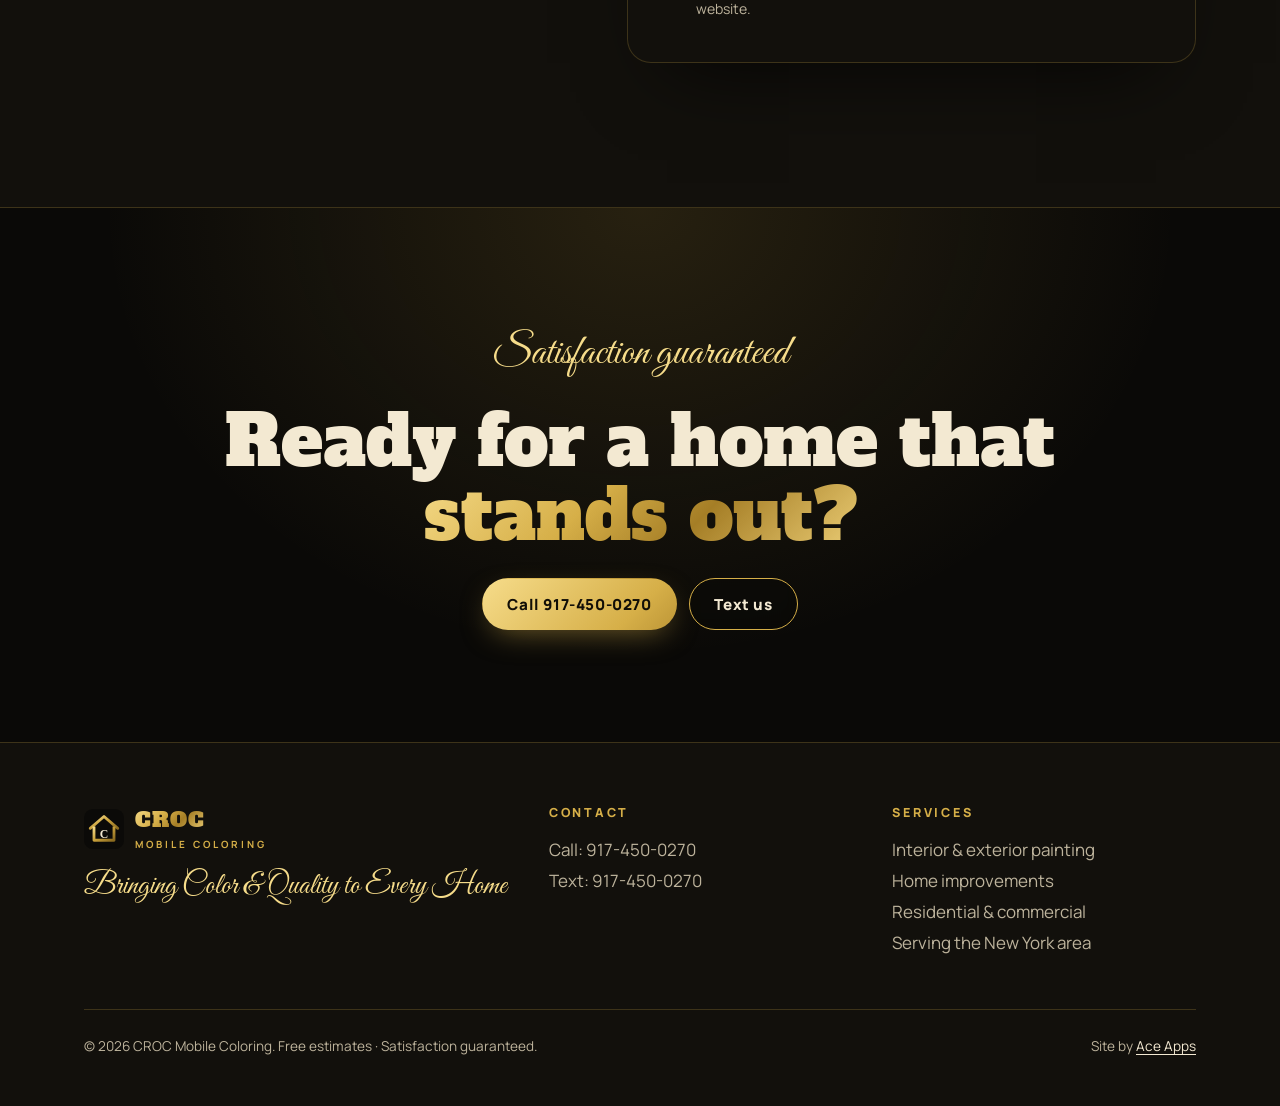
==== commit 82d702a7: "Header call label a11y" ====
--- a/index.html
+++ b/index.html
@@ -93,9 +93,9 @@
       <a href="#work" data-cfg-hide="photos">Recent work</a>
       <a href="#estimate">Free estimate</a>
     </nav>
-    <a class="btn btn-gold hdr-call" href="tel:+19174500270" aria-label="Call 917-450-0270">
+    <a class="btn btn-gold hdr-call" href="tel:+19174500270">
       <svg viewBox="0 0 24 24" fill="none" stroke="currentColor" stroke-width="2.2" stroke-linecap="round" stroke-linejoin="round" aria-hidden="true"><path d="M22 16.9v3a2 2 0 0 1-2.2 2 19.8 19.8 0 0 1-8.6-3.1 19.5 19.5 0 0 1-6-6A19.8 19.8 0 0 1 2.1 4.2 2 2 0 0 1 4.1 2h3a2 2 0 0 1 2 1.7c.1.9.4 1.8.7 2.7a2 2 0 0 1-.5 2.1L8 9.8a16 16 0 0 0 6 6l1.3-1.3a2 2 0 0 1 2.1-.4c.9.3 1.8.6 2.7.7a2 2 0 0 1 1.7 2z"/></svg>
-      <span class="lbl">917-450-0270</span>
+      <span class="vh">Call </span><span class="lbl">917-450-0270</span>
     </a>
   </div>
 </header>
--- a/style.css
+++ b/style.css
@@ -182,3 +182,4 @@
 @media(max-width:899px){.mascot{width:58vw;opacity:.9;bottom:auto;top:90px}}
 .why-media{margin:0}
 .h-meta.clean{margin-top:1.6rem}
+.vh{position:absolute!important;width:1px;height:1px;overflow:hidden;clip:rect(0 0 0 0);white-space:nowrap}
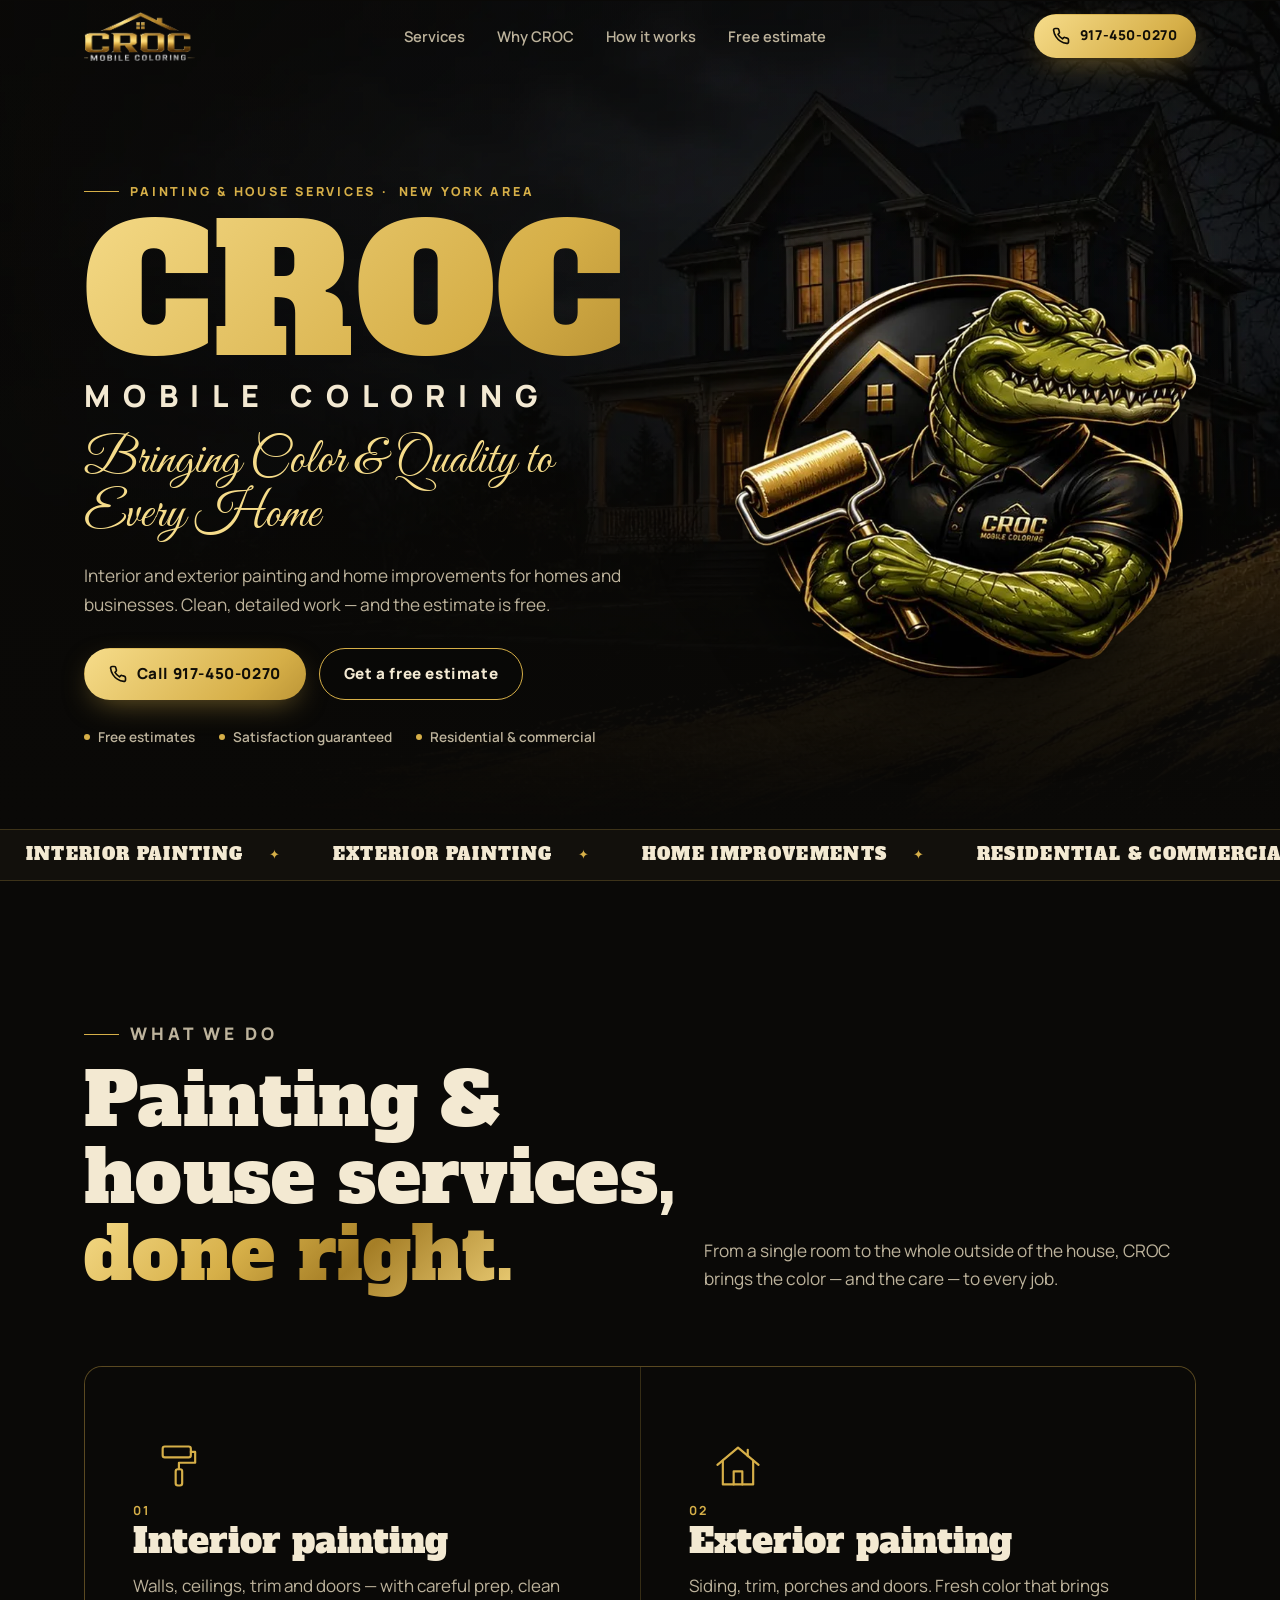
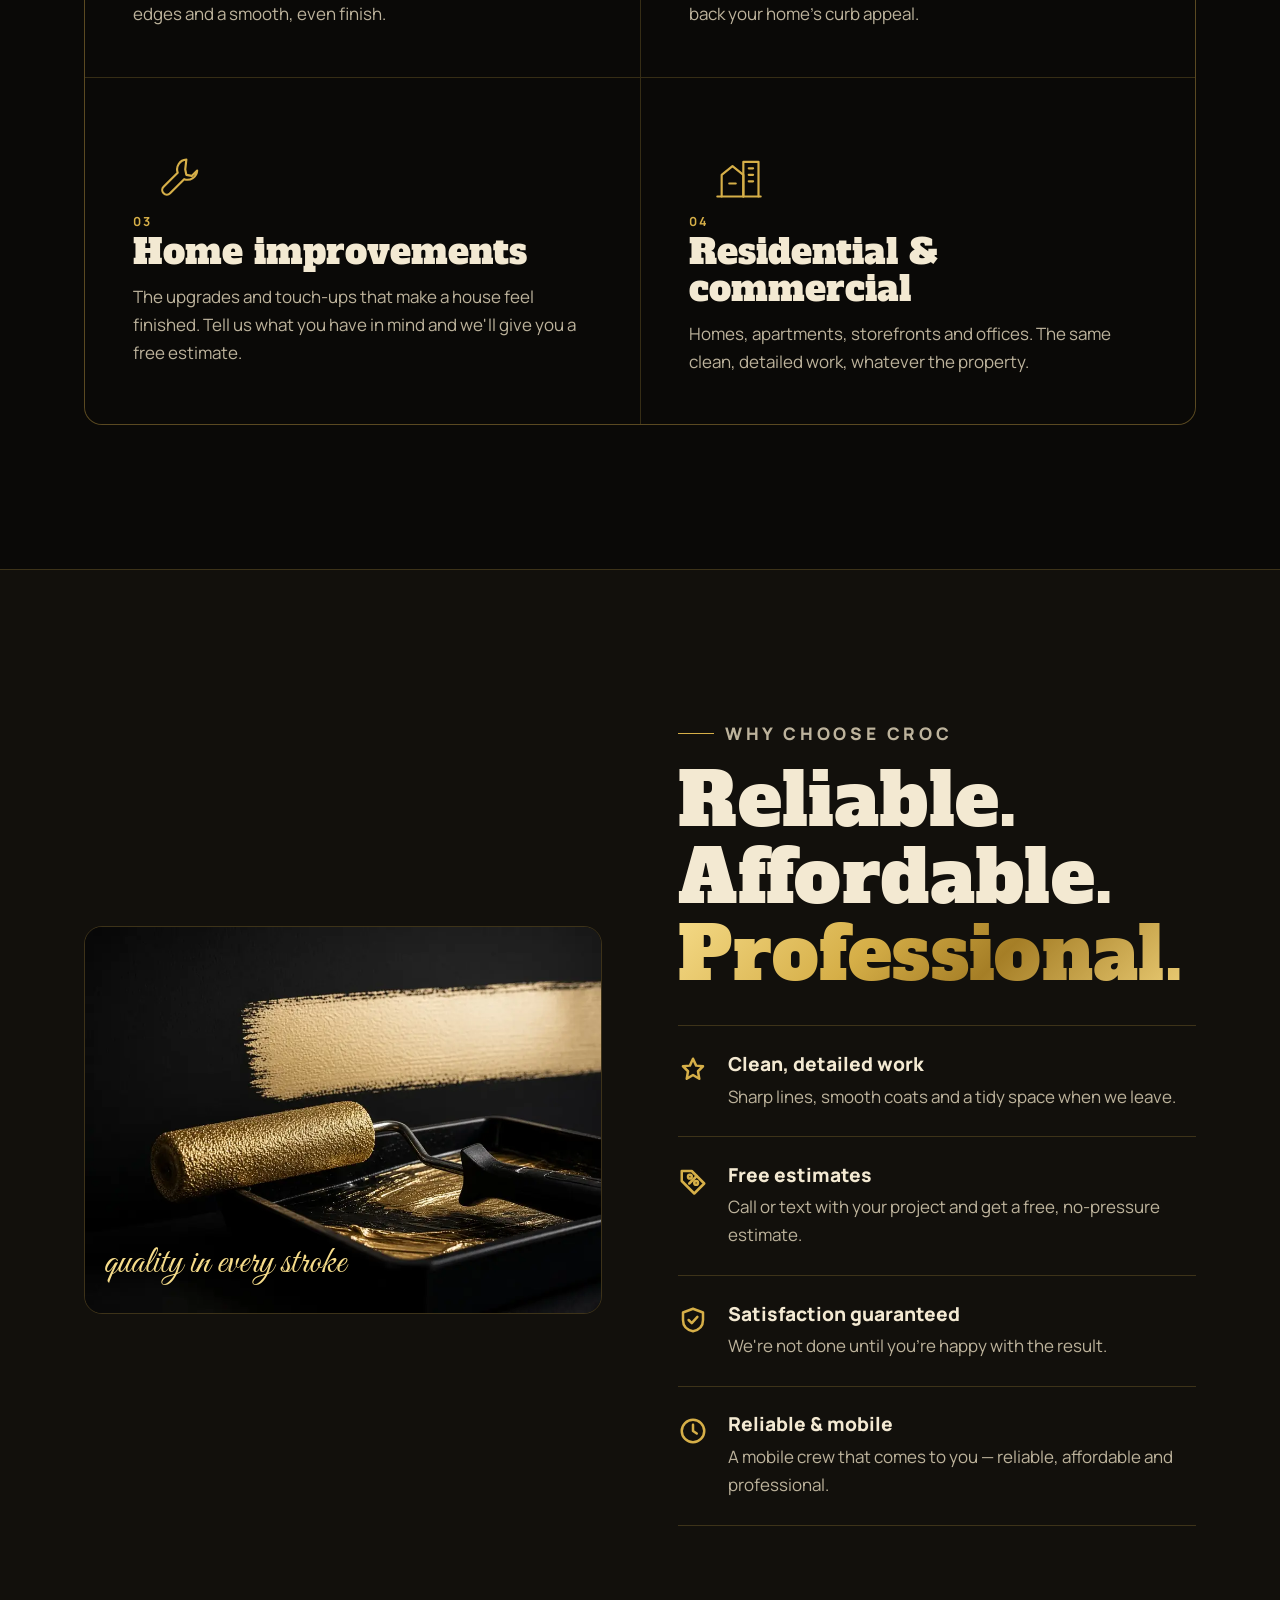
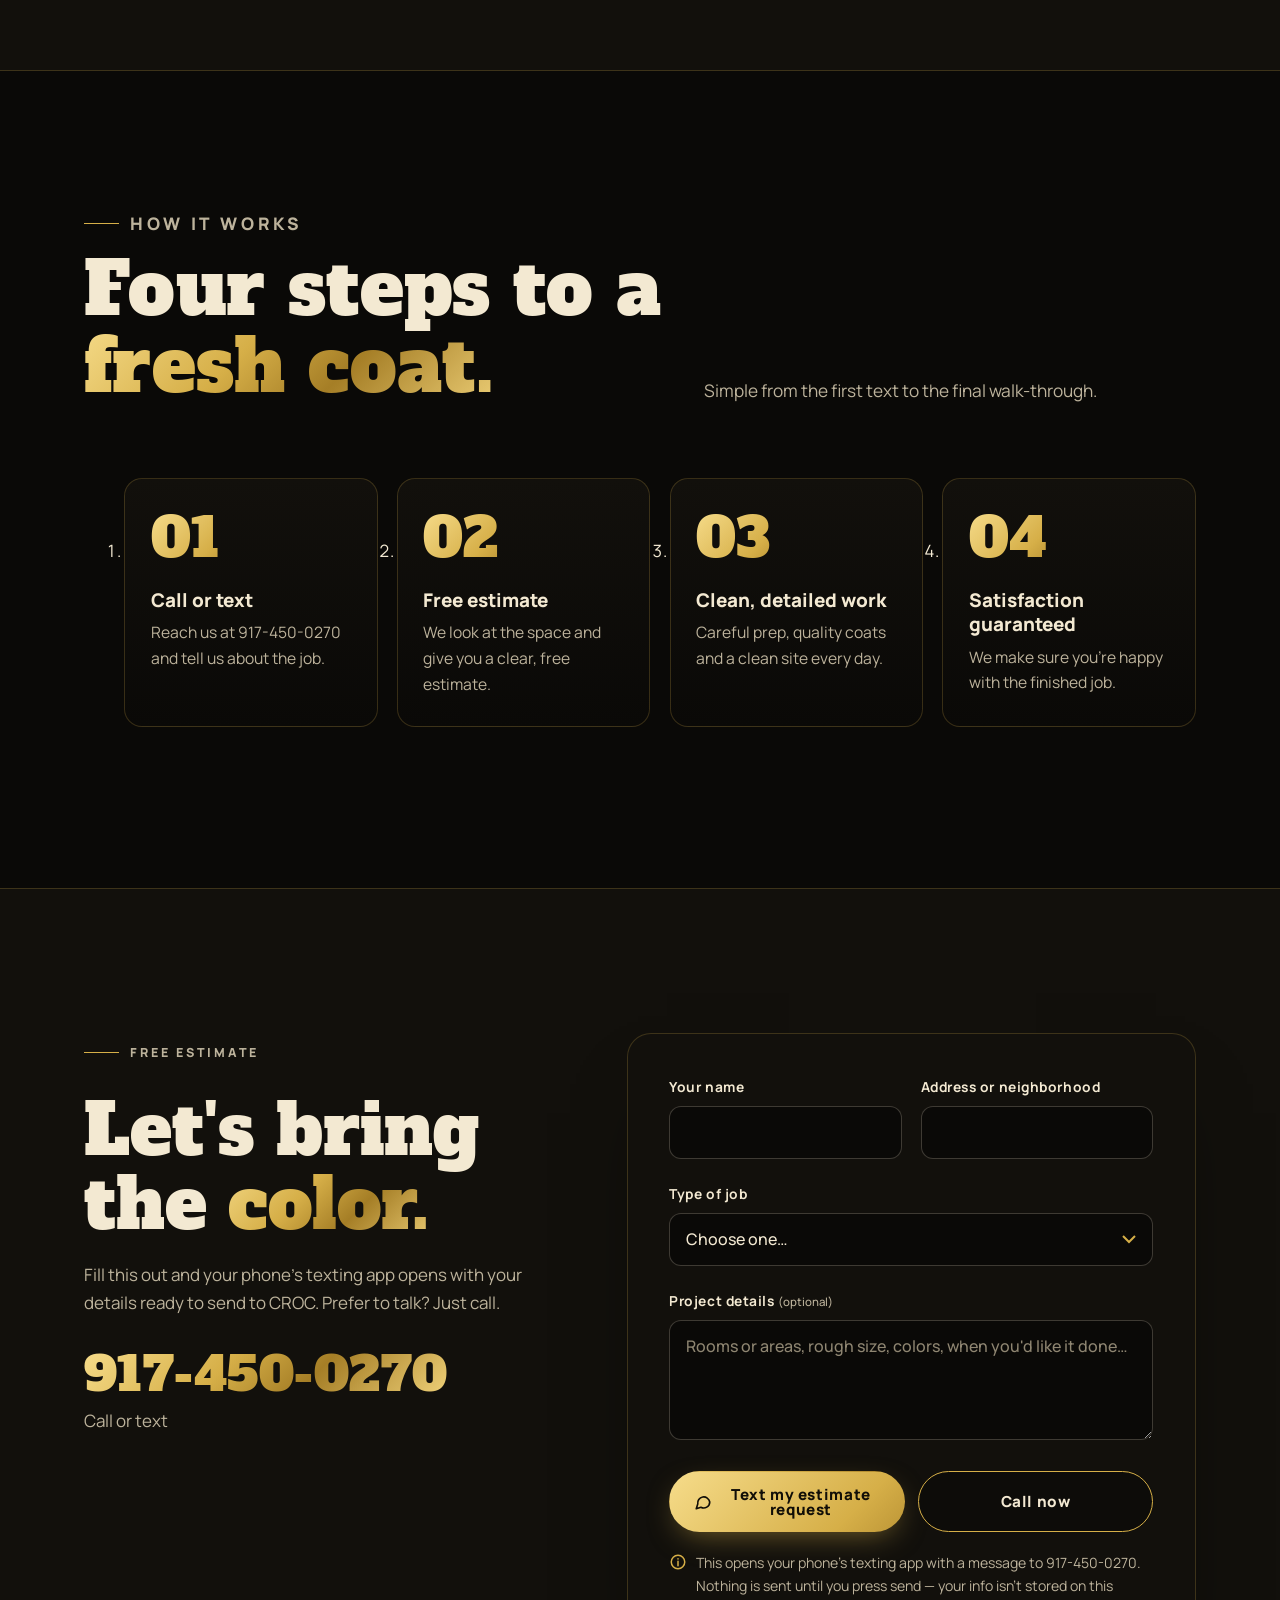
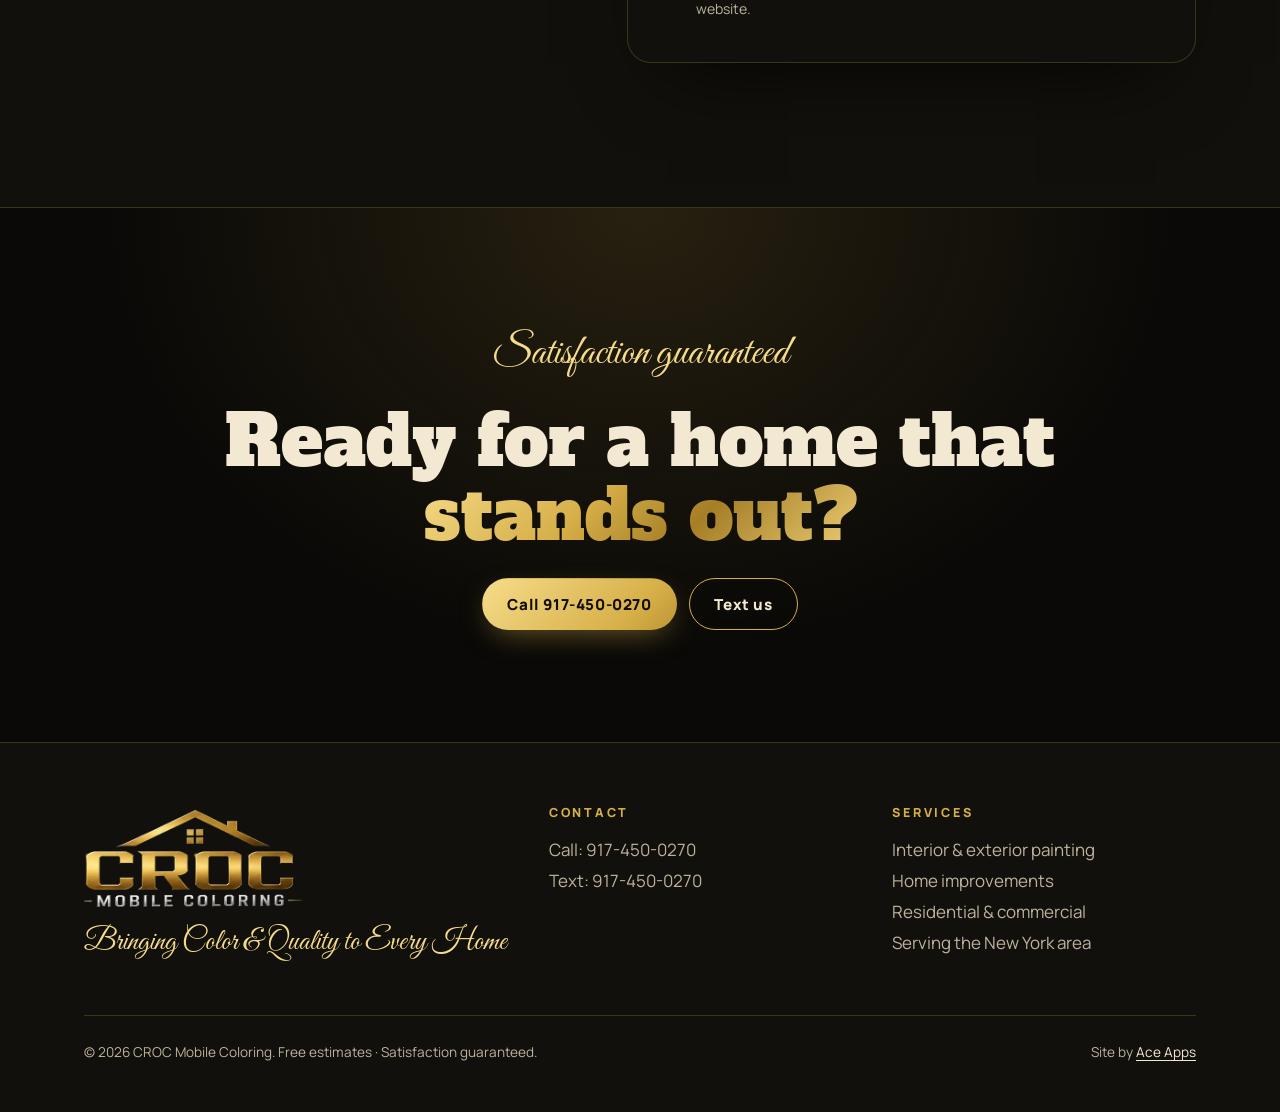
==== commit 2a37122e: "Add CROC mascot and logo from client banner; new favicon and share image" ====
--- a/index.html
+++ b/index.html
@@ -16,8 +16,7 @@
      - photos      : real before/after photos of past jobs (turns on the
                      "Recent work" gallery). Put files in img/work/ and list
                      them as {src:"img/work/kitchen.webp", alt:"Kitchen repaint, cream walls"}
-     - mascot      : transparent PNG/WebP of the crocodile mascot cut from the
-                     client banner, e.g. "img/mascot.webp" (shows in the hero)
+     (mascot + logo are cut from the client's banner: img/mascot-*.webp, img/logo-*.webp)
    ===================================================================== */
 window.CROC_CONFIG = {
   phoneDisplay: "917-450-0270",
@@ -26,7 +25,7 @@
   email:        "",   // TODO(client)
   hours:        "",   // TODO(client)
   photos:       [],   // TODO(client): real job photos
-  mascot:       ""    // TODO: crocodile mascot cut-out from the banner
+  mascot:       "img/mascot-1040.webp"  // crocodile emblem cut from the client banner ("" hides it)
 };
 </script>
 <title>CROC Mobile Coloring | Interior &amp; Exterior Painting, New York Area</title>
@@ -34,7 +33,7 @@
 <link rel="canonical" href="https://ace9x.github.io/croc-mobile-coloring/">
 <meta name="robots" content="index,follow">
 <meta name="theme-color" content="#0A0907">
-<link rel="icon" href="favicon.svg" type="image/svg+xml">
+<link rel="icon" href="img/mark-64.png" type="image/png" sizes="64x64">
 <link rel="icon" href="favicon.ico" sizes="any">
 <link rel="apple-touch-icon" href="apple-touch-icon.png">
 <link rel="manifest" href="site.webmanifest">
@@ -64,7 +63,7 @@
   "url":"https://ace9x.github.io/croc-mobile-coloring/",
   "telephone":"+1-917-450-0270",
   "image":"https://ace9x.github.io/croc-mobile-coloring/img/og.jpg",
-  "logo":"https://ace9x.github.io/croc-mobile-coloring/img/icon-512.png",
+  "logo":"https://ace9x.github.io/croc-mobile-coloring/img/logo.png",
   "areaServed":{"@type":"State","name":"New York"},
   "knowsAbout":["Interior painting","Exterior painting","Home improvements","Residential painting","Commercial painting"],
   "hasOfferCatalog":{"@type":"OfferCatalog","name":"Painting & house services","itemListElement":[
@@ -82,9 +81,8 @@
 
 <header class="hdr" id="top">
   <div class="wrap">
-    <a class="brand" href="#top" aria-label="CROC Mobile Coloring, back to top">
-      <img src="img/mark.svg" width="40" height="40" alt="">
-      <div><b class="gold">CROC</b><span>Mobile Coloring</span></div>
+    <a class="brand" href="#top" aria-label="Back to top">
+      <img class="logo" src="img/logo-240.webp" srcset="img/logo-240.webp 240w, img/logo-480.webp 480w" sizes="112px" width="240" height="109" alt="CROC Mobile Coloring">
     </a>
     <nav class="nav" aria-label="Main">
       <a href="#services">Services</a>
@@ -108,8 +106,8 @@
       <img src="img/hero-1280.webp" srcset="img/hero-800.webp 800w, img/hero-1280.webp 1280w" sizes="100vw" width="1280" height="720" alt="" fetchpriority="high" decoding="async">
     </picture>
   </div>
-  <img class="mascot" id="mascot" alt="CROC mascot: a green crocodile in a black polo holding a gold paint roller" width="520" height="620" hidden>
   <div class="wrap hero-in">
+    <img class="mascot rise d1" id="mascot" src="img/mascot-640.webp" srcset="img/mascot-400.webp 400w, img/mascot-640.webp 640w, img/mascot-1040.webp 1040w" sizes="(min-width:1100px) 480px, 250px" width="1040" height="912" alt="CROC mascot: a muscular green crocodile in a black CROC polo holding a gold paint roller in front of a gold house">
     <p class="eyebrow rise d1">Painting &amp; House Services · <span data-cfg-text="serviceArea">New York area</span></p>
     <h1 id="hero-title">
       <span class="h-title rise d2"><span class="gold shine">CROC</span></span>
@@ -278,7 +276,7 @@
   <div class="wrap">
     <div class="ft">
       <div>
-        <a class="brand" href="#top"><img src="img/mark.svg" width="40" height="40" alt=""><div><b class="gold">CROC</b><span>Mobile Coloring</span></div></a>
+        <a class="brand" href="#top" aria-label="Back to top"><img class="logo logo-lg" src="img/logo-480.webp" width="480" height="218" alt="CROC Mobile Coloring" loading="lazy" decoding="async"></a>
         <span class="script">Bringing Color &amp; Quality to Every Home</span>
       </div>
       <div>
--- a/style.css
+++ b/style.css
@@ -174,12 +174,15 @@
 .rv-d1{transition-delay:.08s!important}.rv-d2{transition-delay:.16s!important}.rv-d3{transition-delay:.24s!important}
 [data-cfg-hide]{display:none}
 @media (prefers-reduced-motion:reduce){
+  .mascot{opacity:1!important}
   *,*::before,*::after{animation:none!important;transition:none!important;scroll-behavior:auto!important}
   .rise,.js .rv{opacity:1!important;transform:none!important}
   .hero-bg img{transform:none}
 }
-.mascot{position:absolute;right:max(1rem,calc((100vw - var(--max))/2));bottom:0;width:min(42vw,520px);height:auto;z-index:-1;filter:drop-shadow(0 30px 40px rgba(0,0,0,.6))}
-@media(max-width:899px){.mascot{width:58vw;opacity:.9;bottom:auto;top:90px}}
+.brand .logo{width:112px;height:auto}
+.brand .logo-lg{width:220px}
+.mascot{display:block;width:min(58vw,250px);height:auto;margin:0 auto 1.2rem;filter:drop-shadow(0 24px 36px rgba(0,0,0,.65))}
+@media(min-width:1100px){.hero-in{position:relative}.mascot{position:absolute;right:var(--pad);top:0;bottom:0;margin:auto 0;width:min(36vw,480px)}.h-title{font-size:11rem}.h-tag{font-size:3.1rem;max-width:11em}}
 .why-media{margin:0}
 .h-meta.clean{margin-top:1.6rem}
 .vh{position:absolute!important;width:1px;height:1px;overflow:hidden;clip:rect(0 0 0 0);white-space:nowrap}
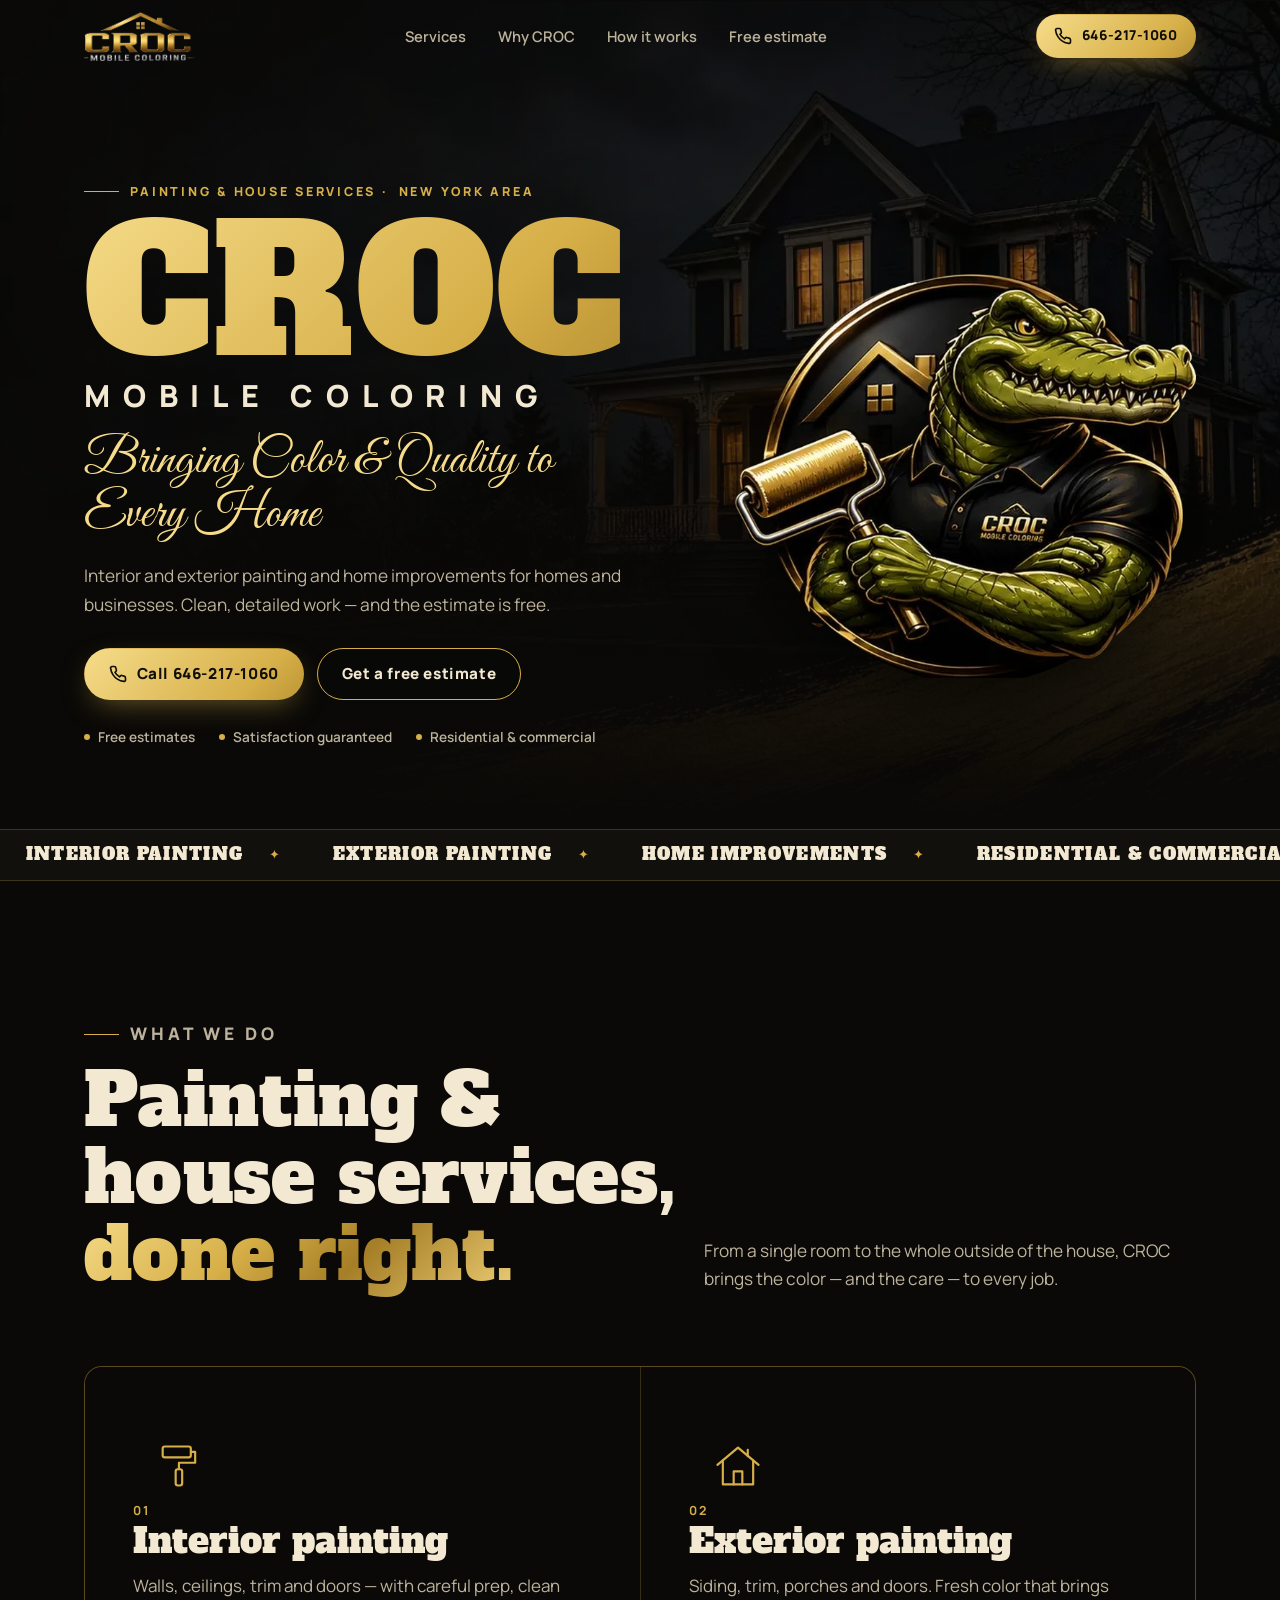
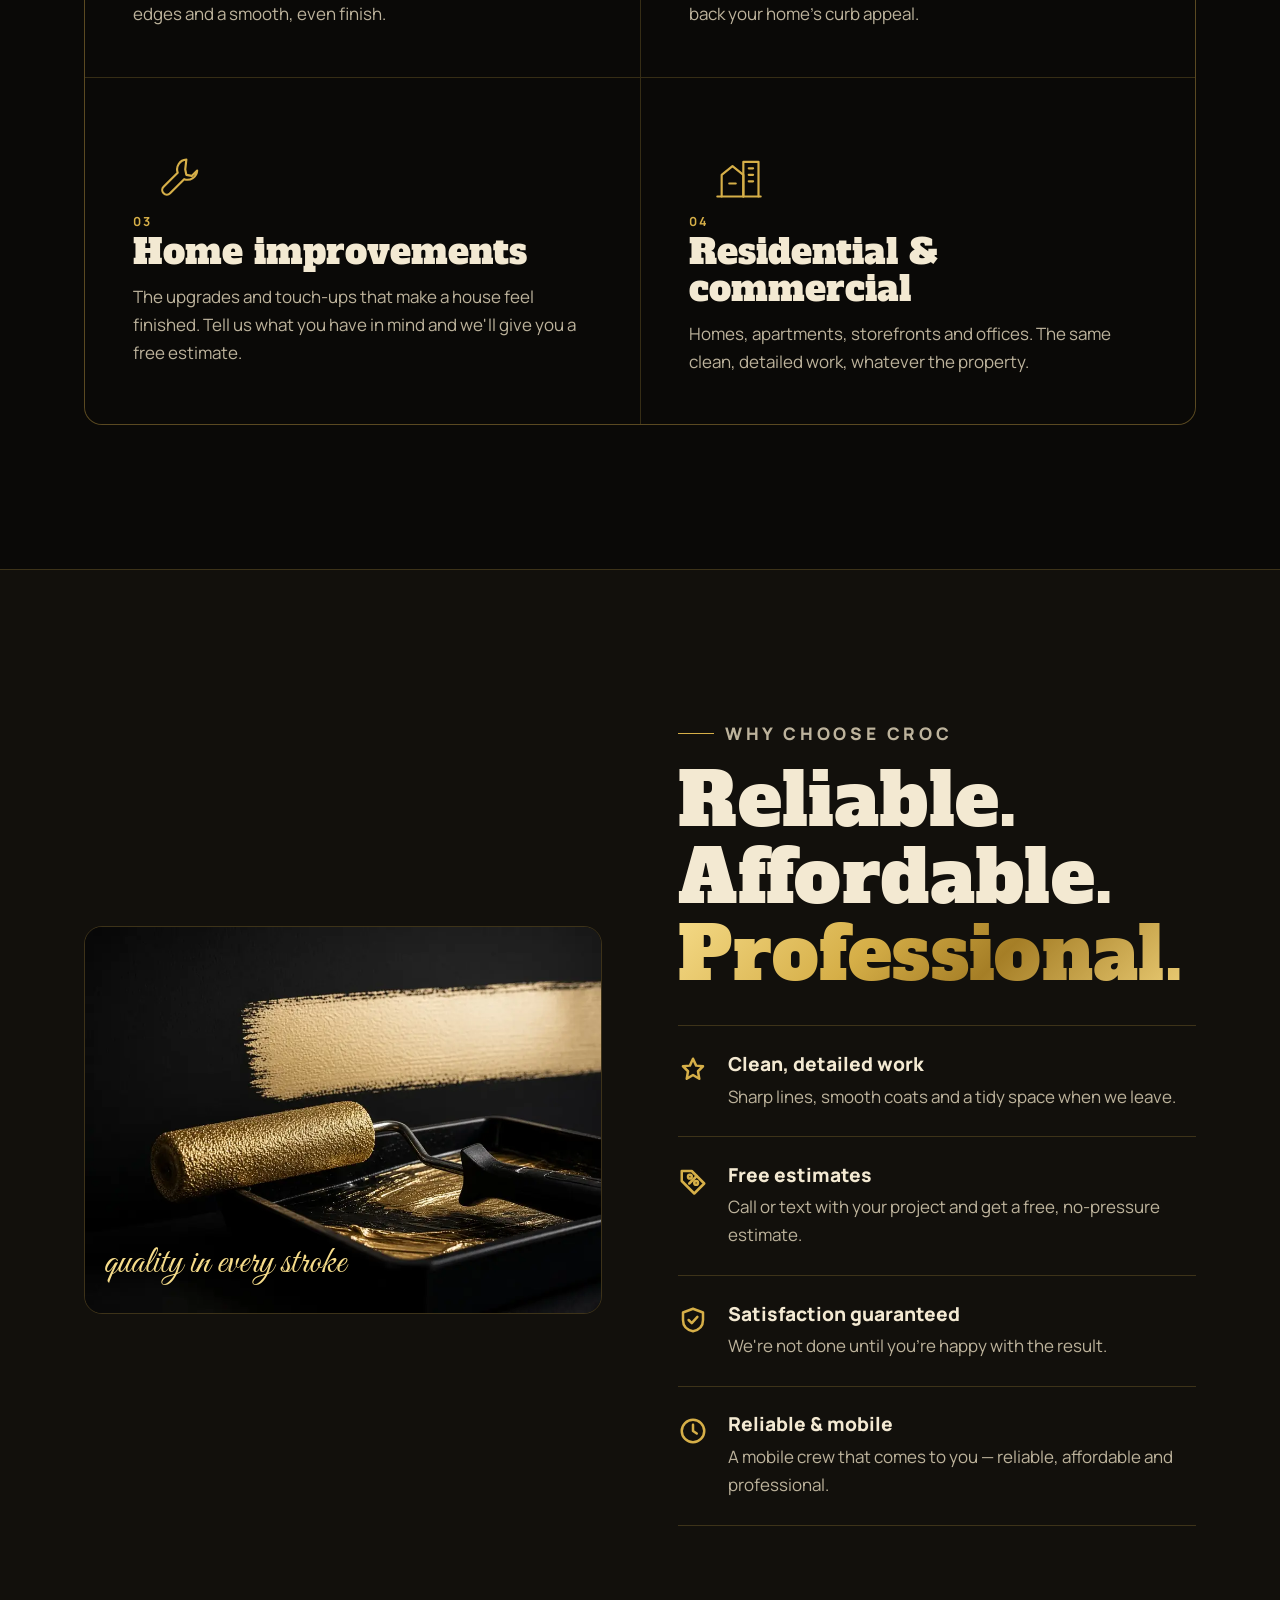
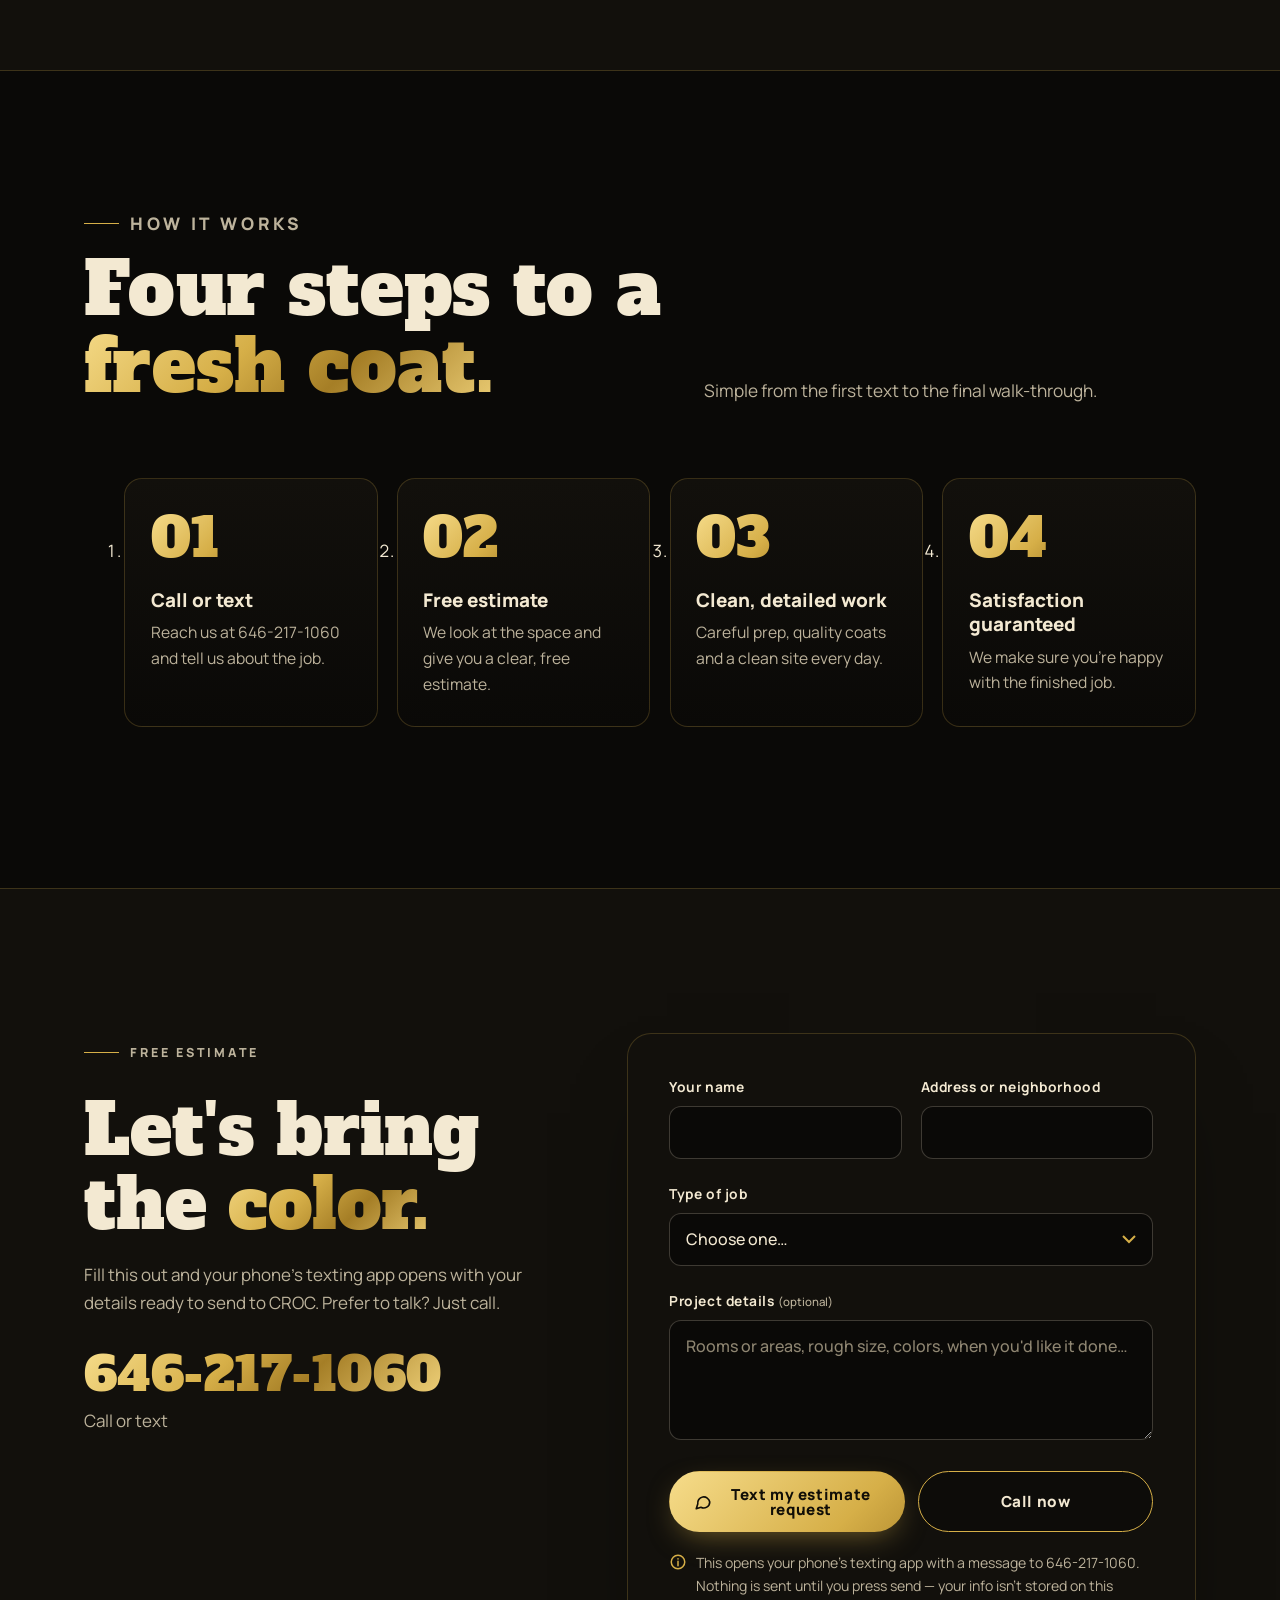
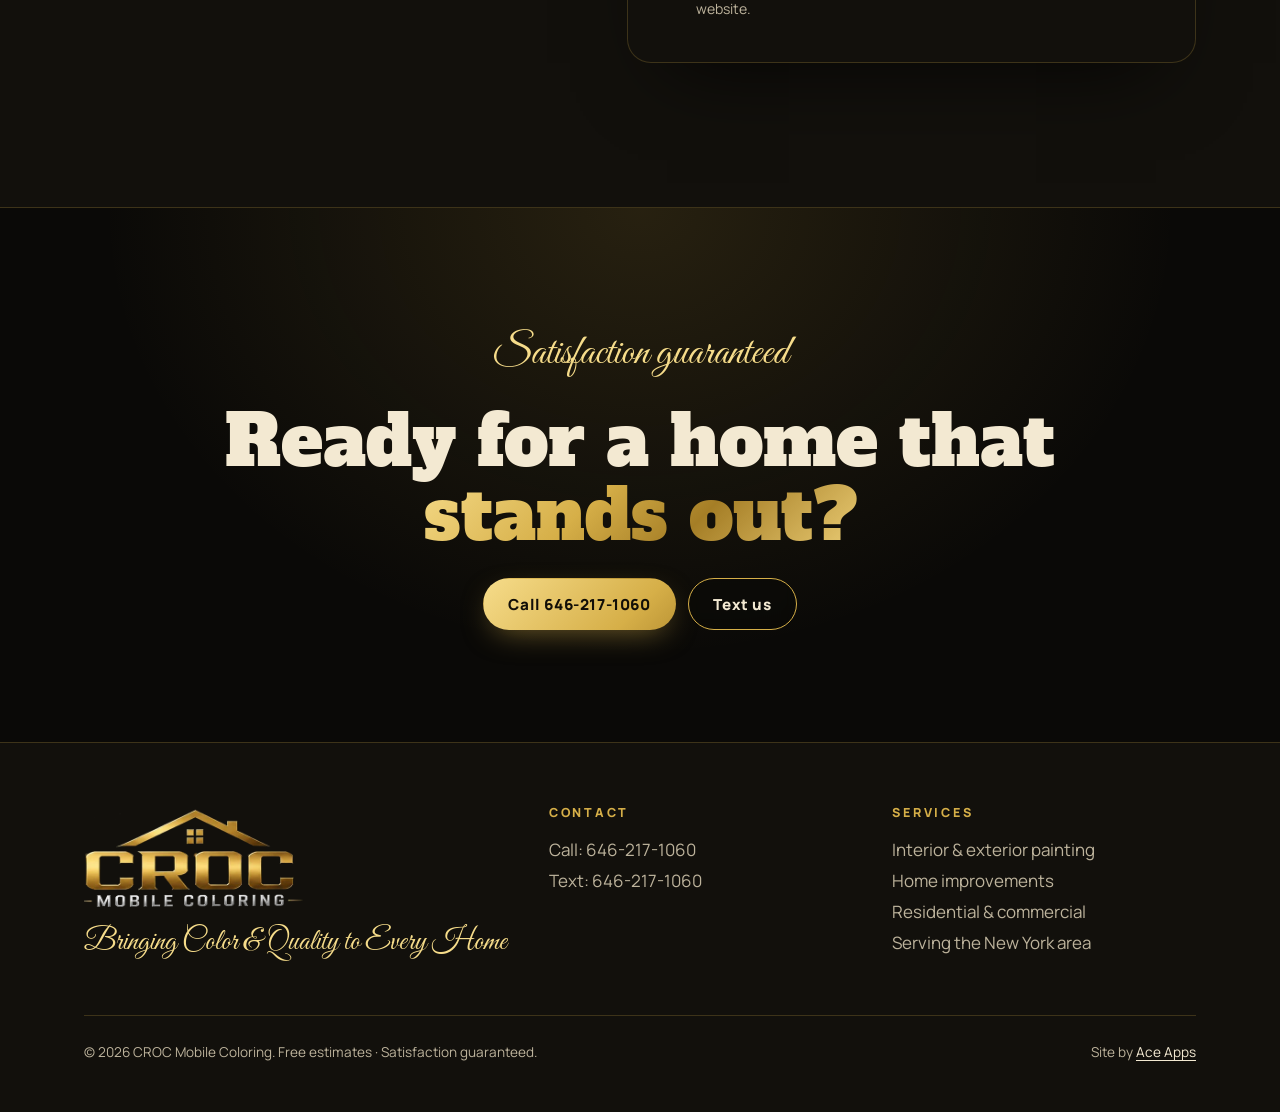
==== commit c0e8eaa1: "Update phone to 646-217-1060" ====
--- a/index.html
+++ b/index.html
@@ -19,8 +19,8 @@
      (mascot + logo are cut from the client's banner: img/mascot-*.webp, img/logo-*.webp)
    ===================================================================== */
 window.CROC_CONFIG = {
-  phoneDisplay: "917-450-0270",
-  phoneE164:    "+19174500270",
+  phoneDisplay: "646-217-1060",
+  phoneE164:    "+16462171060",
   serviceArea:  "",   // TODO(client): e.g. "Queens, Brooklyn & Long Island"
   email:        "",   // TODO(client)
   hours:        "",   // TODO(client)
@@ -29,7 +29,7 @@
 };
 </script>
 <title>CROC Mobile Coloring | Interior &amp; Exterior Painting, New York Area</title>
-<meta name="description" content="CROC Mobile Coloring — interior and exterior painting and home improvements for homes and businesses in the New York area. Clean, detailed work. Free estimates. Call or text 917-450-0270.">
+<meta name="description" content="CROC Mobile Coloring — interior and exterior painting and home improvements for homes and businesses in the New York area. Clean, detailed work. Free estimates. Call or text 646-217-1060.">
 <link rel="canonical" href="https://ace9x.github.io/croc-mobile-coloring/">
 <meta name="robots" content="index,follow">
 <meta name="theme-color" content="#0A0907">
@@ -40,7 +40,7 @@
 <meta property="og:type" content="website">
 <meta property="og:site_name" content="CROC Mobile Coloring">
 <meta property="og:title" content="CROC Mobile Coloring — Bringing Color &amp; Quality to Every Home">
-<meta property="og:description" content="Interior &amp; exterior painting and home improvements. Residential &amp; commercial. Free estimates — call or text 917-450-0270.">
+<meta property="og:description" content="Interior &amp; exterior painting and home improvements. Residential &amp; commercial. Free estimates — call or text 646-217-1060.">
 <meta property="og:url" content="https://ace9x.github.io/croc-mobile-coloring/">
 <meta property="og:image" content="https://ace9x.github.io/croc-mobile-coloring/img/og.jpg">
 <meta property="og:image:width" content="1200">
@@ -61,7 +61,7 @@
   "slogan":"Bringing Color & Quality to Every Home",
   "description":"Painting and house services: interior and exterior painting and home improvements for residential and commercial customers. Free estimates. Satisfaction guaranteed.",
   "url":"https://ace9x.github.io/croc-mobile-coloring/",
-  "telephone":"+1-917-450-0270",
+  "telephone":"+1-646-217-1060",
   "image":"https://ace9x.github.io/croc-mobile-coloring/img/og.jpg",
   "logo":"https://ace9x.github.io/croc-mobile-coloring/img/logo.png",
   "areaServed":{"@type":"State","name":"New York"},
@@ -91,9 +91,9 @@
       <a href="#work" data-cfg-hide="photos">Recent work</a>
       <a href="#estimate">Free estimate</a>
     </nav>
-    <a class="btn btn-gold hdr-call" href="tel:+19174500270">
+    <a class="btn btn-gold hdr-call" href="tel:+16462171060">
       <svg viewBox="0 0 24 24" fill="none" stroke="currentColor" stroke-width="2.2" stroke-linecap="round" stroke-linejoin="round" aria-hidden="true"><path d="M22 16.9v3a2 2 0 0 1-2.2 2 19.8 19.8 0 0 1-8.6-3.1 19.5 19.5 0 0 1-6-6A19.8 19.8 0 0 1 2.1 4.2 2 2 0 0 1 4.1 2h3a2 2 0 0 1 2 1.7c.1.9.4 1.8.7 2.7a2 2 0 0 1-.5 2.1L8 9.8a16 16 0 0 0 6 6l1.3-1.3a2 2 0 0 1 2.1-.4c.9.3 1.8.6 2.7.7a2 2 0 0 1 1.7 2z"/></svg>
-      <span class="vh">Call </span><span class="lbl">917-450-0270</span>
+      <span class="vh">Call </span><span class="lbl">646-217-1060</span>
     </a>
   </div>
 </header>
@@ -116,9 +116,9 @@
     <p class="h-tag script rise d3">Bringing Color &amp; Quality to Every Home</p>
     <p class="h-lede rise d4">Interior and exterior painting and home improvements for homes and businesses. Clean, detailed work — and the estimate is free.</p>
     <div class="h-ctas rise d5">
-      <a class="btn btn-gold" href="tel:+19174500270">
+      <a class="btn btn-gold" href="tel:+16462171060">
         <svg viewBox="0 0 24 24" fill="none" stroke="currentColor" stroke-width="2.2" stroke-linecap="round" stroke-linejoin="round" aria-hidden="true"><path d="M22 16.9v3a2 2 0 0 1-2.2 2 19.8 19.8 0 0 1-8.6-3.1 19.5 19.5 0 0 1-6-6A19.8 19.8 0 0 1 2.1 4.2 2 2 0 0 1 4.1 2h3a2 2 0 0 1 2 1.7c.1.9.4 1.8.7 2.7a2 2 0 0 1-.5 2.1L8 9.8a16 16 0 0 0 6 6l1.3-1.3a2 2 0 0 1 2.1-.4c.9.3 1.8.6 2.7.7a2 2 0 0 1 1.7 2z"/></svg>
-        Call 917-450-0270</a>
+        Call 646-217-1060</a>
       <a class="btn btn-ghost" href="#estimate">Get a free estimate</a>
     </div>
     <ul class="clean h-meta rise d5" aria-label="Highlights">
@@ -199,7 +199,7 @@
       <p class="rv rv-d1">Simple from the first text to the final walk-through.</p>
     </div>
     <ol class="clean steps">
-      <li class="step rv"><b class="gold">01</b><h3>Call or text</h3><p>Reach us at 917-450-0270 and tell us about the job.</p></li>
+      <li class="step rv"><b class="gold">01</b><h3>Call or text</h3><p>Reach us at 646-217-1060 and tell us about the job.</p></li>
       <li class="step rv rv-d1"><b class="gold">02</b><h3>Free estimate</h3><p>We look at the space and give you a clear, free estimate.</p></li>
       <li class="step rv rv-d2"><b class="gold">03</b><h3>Clean, detailed work</h3><p>Careful prep, quality coats and a clean site every day.</p></li>
       <li class="step rv rv-d3"><b class="gold">04</b><h3>Satisfaction guaranteed</h3><p>We make sure you're happy with the finished job.</p></li>
@@ -224,7 +224,7 @@
       <p class="eyebrow rv">Free estimate</p>
       <h2 id="est-title" class="rv">Let's bring the <span class="gold">color.</span></h2>
       <p class="rv">Fill this out and your phone's texting app opens with your details ready to send to CROC. Prefer to talk? Just call.</p>
-      <a class="bigphone gold rv" href="tel:+19174500270">917-450-0270</a>
+      <a class="bigphone gold rv" href="tel:+16462171060">646-217-1060</a>
       <p class="rv" style="margin:0">Call or text</p>
       <p class="rv" data-cfg-hide="hours" style="margin-top:.6rem"><span data-cfg-text="hours"></span></p>
     </div>
@@ -248,11 +248,11 @@
         <button class="btn btn-gold" type="submit">
           <svg viewBox="0 0 24 24" fill="none" stroke="currentColor" stroke-width="2.2" stroke-linecap="round" stroke-linejoin="round" aria-hidden="true"><path d="M21 12a8 8 0 0 1-11.8 7L3 21l2-6.2A8 8 0 1 1 21 12z"/></svg>
           Text my estimate request</button>
-        <a class="btn btn-ghost" href="tel:+19174500270">Call now</a>
-      </div>
-      <p class="f-note" id="f-note"><svg viewBox="0 0 24 24" fill="none" stroke="currentColor" stroke-width="2" stroke-linecap="round" stroke-linejoin="round" aria-hidden="true"><circle cx="12" cy="12" r="9"/><path d="M12 11v6M12 7.5v.5"/></svg><span>This opens your phone's texting app with a message to 917-450-0270. Nothing is sent until you press send — your info isn't stored on this website.</span></p>
+        <a class="btn btn-ghost" href="tel:+16462171060">Call now</a>
+      </div>
+      <p class="f-note" id="f-note"><svg viewBox="0 0 24 24" fill="none" stroke="currentColor" stroke-width="2" stroke-linecap="round" stroke-linejoin="round" aria-hidden="true"><circle cx="12" cy="12" r="9"/><path d="M12 11v6M12 7.5v.5"/></svg><span>This opens your phone's texting app with a message to 646-217-1060. Nothing is sent until you press send — your info isn't stored on this website.</span></p>
       <div class="fallback" id="fallback" hidden aria-live="polite">
-        <strong>Not on a phone?</strong> Text this message to <a href="sms:+19174500270">917-450-0270</a>:
+        <strong>Not on a phone?</strong> Text this message to <a href="sms:+16462171060">646-217-1060</a>:
         <pre id="fb-msg"></pre>
         <button class="btn btn-ghost" type="button" id="copy" style="min-height:44px">Copy message</button>
       </div>
@@ -265,8 +265,8 @@
     <p class="script" style="font-size:clamp(1.8rem,5vw,2.6rem);margin:0">Satisfaction guaranteed</p>
     <h2 id="band-title" class="rv">Ready for a home that <span class="gold">stands out?</span></h2>
     <div class="row rv">
-      <a class="btn btn-gold" href="tel:+19174500270">Call 917-450-0270</a>
-      <a class="btn btn-ghost" href="sms:+19174500270">Text us</a>
+      <a class="btn btn-gold" href="tel:+16462171060">Call 646-217-1060</a>
+      <a class="btn btn-ghost" href="sms:+16462171060">Text us</a>
     </div>
   </div>
 </section>
@@ -282,8 +282,8 @@
       <div>
         <h3>Contact</h3>
         <ul class="clean">
-          <li>Call: <a href="tel:+19174500270">917-450-0270</a></li>
-          <li>Text: <a href="sms:+19174500270">917-450-0270</a></li>
+          <li>Call: <a href="tel:+16462171060">646-217-1060</a></li>
+          <li>Text: <a href="sms:+16462171060">646-217-1060</a></li>
           <li data-cfg-hide="email">Email: <a data-cfg-mail href="#"></a></li>
           <li data-cfg-hide="hours"><span data-cfg-text="hours"></span></li>
         </ul>
@@ -306,9 +306,9 @@
 </footer>
 
 <nav class="mbar" id="mbar" aria-label="Quick contact">
-  <a class="btn btn-gold" href="tel:+19174500270">
+  <a class="btn btn-gold" href="tel:+16462171060">
     <svg viewBox="0 0 24 24" fill="none" stroke="currentColor" stroke-width="2.2" stroke-linecap="round" stroke-linejoin="round" aria-hidden="true"><path d="M22 16.9v3a2 2 0 0 1-2.2 2 19.8 19.8 0 0 1-8.6-3.1 19.5 19.5 0 0 1-6-6A19.8 19.8 0 0 1 2.1 4.2 2 2 0 0 1 4.1 2h3a2 2 0 0 1 2 1.7c.1.9.4 1.8.7 2.7a2 2 0 0 1-.5 2.1L8 9.8a16 16 0 0 0 6 6l1.3-1.3a2 2 0 0 1 2.1-.4c.9.3 1.8.6 2.7.7a2 2 0 0 1 1.7 2z"/></svg>Call</a>
-  <a class="btn btn-ghost" href="sms:+19174500270">
+  <a class="btn btn-ghost" href="sms:+16462171060">
     <svg viewBox="0 0 24 24" fill="none" stroke="currentColor" stroke-width="2.2" stroke-linecap="round" stroke-linejoin="round" aria-hidden="true"><path d="M21 12a8 8 0 0 1-11.8 7L3 21l2-6.2A8 8 0 1 1 21 12z"/></svg>Text</a>
 </nav>
 
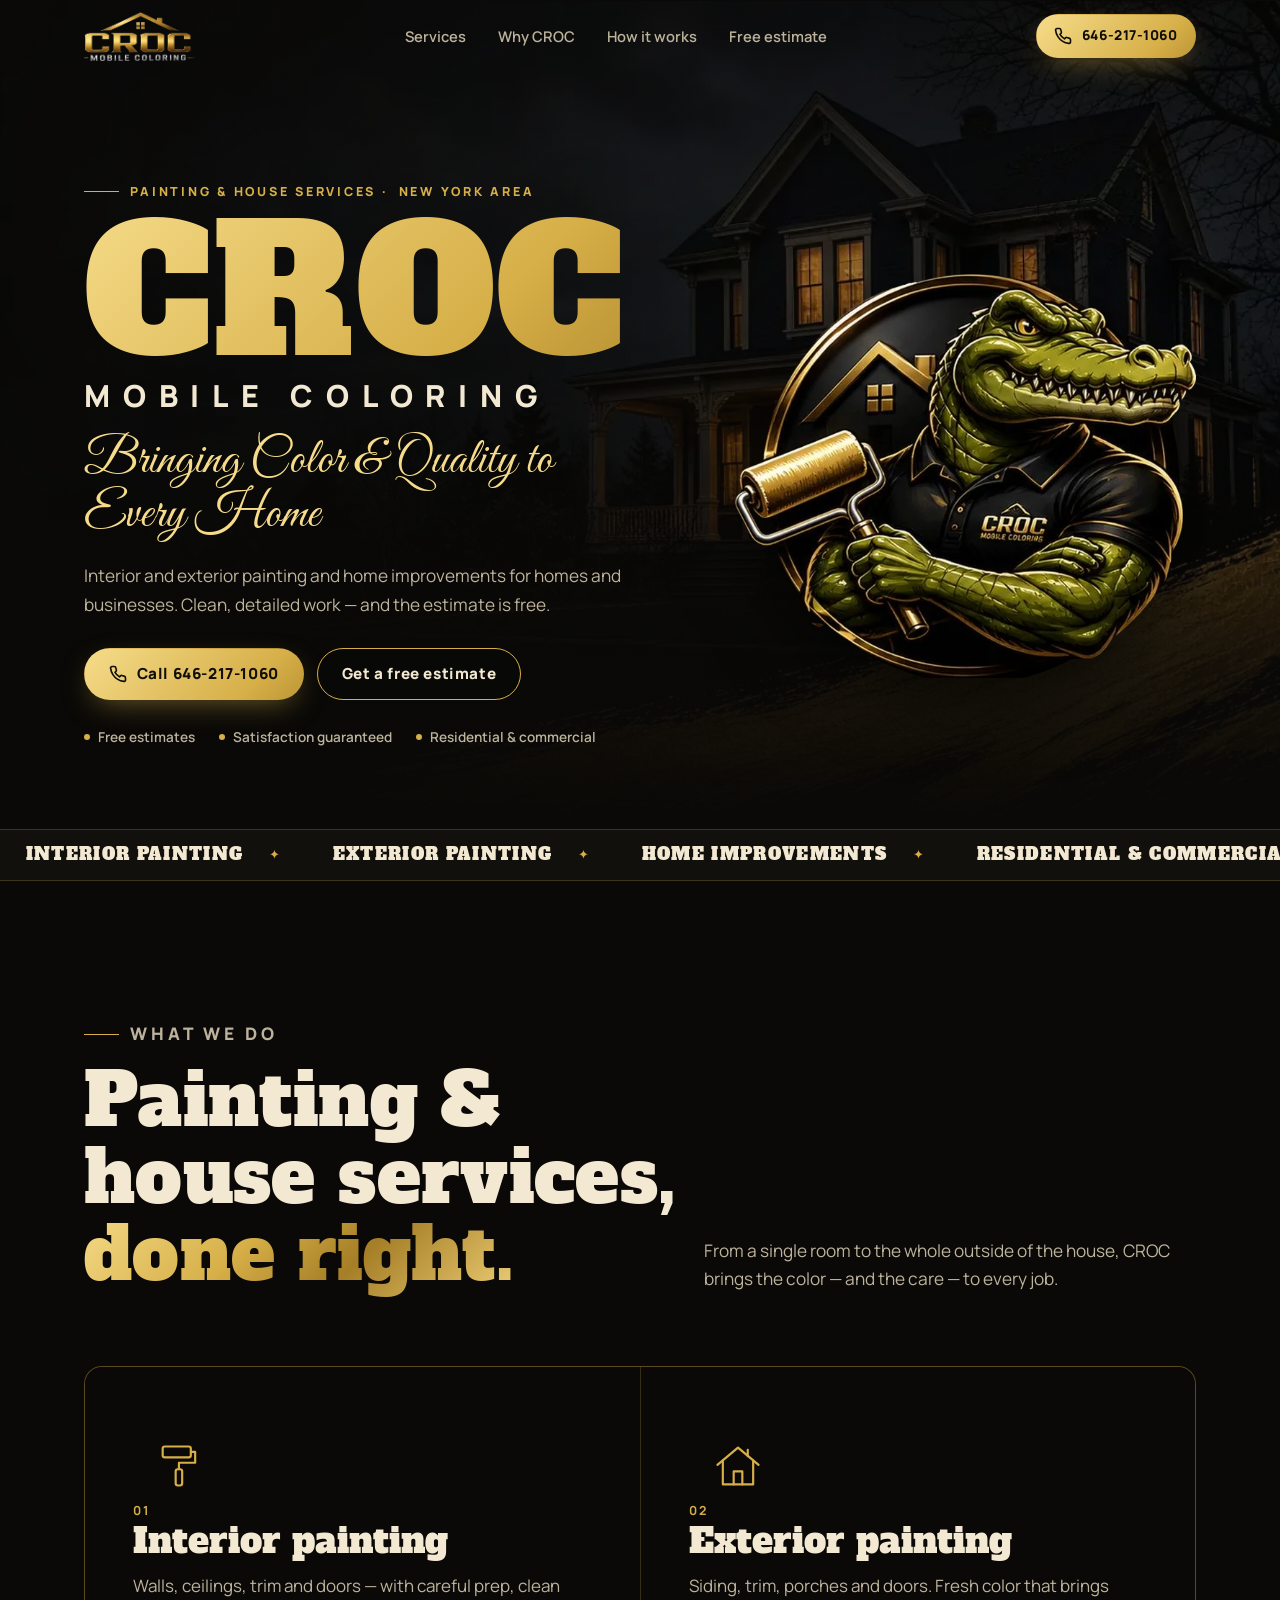
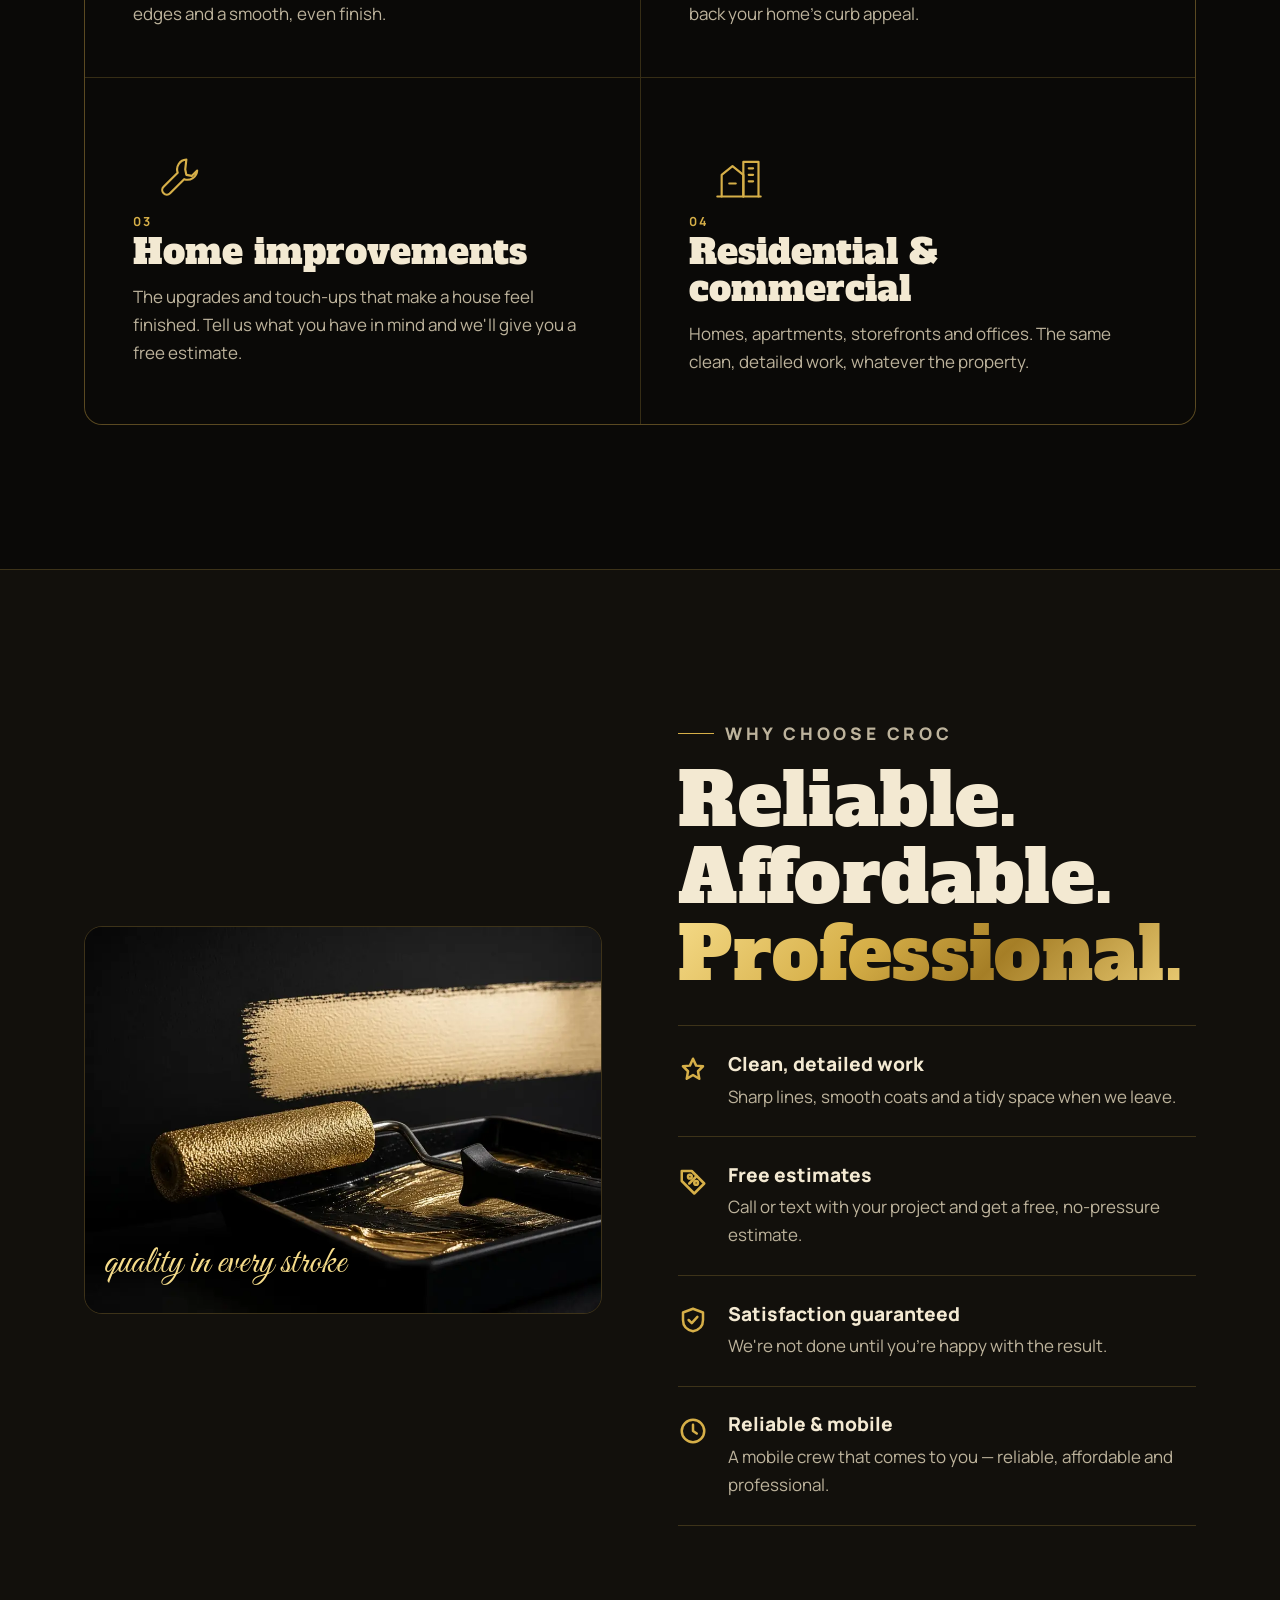
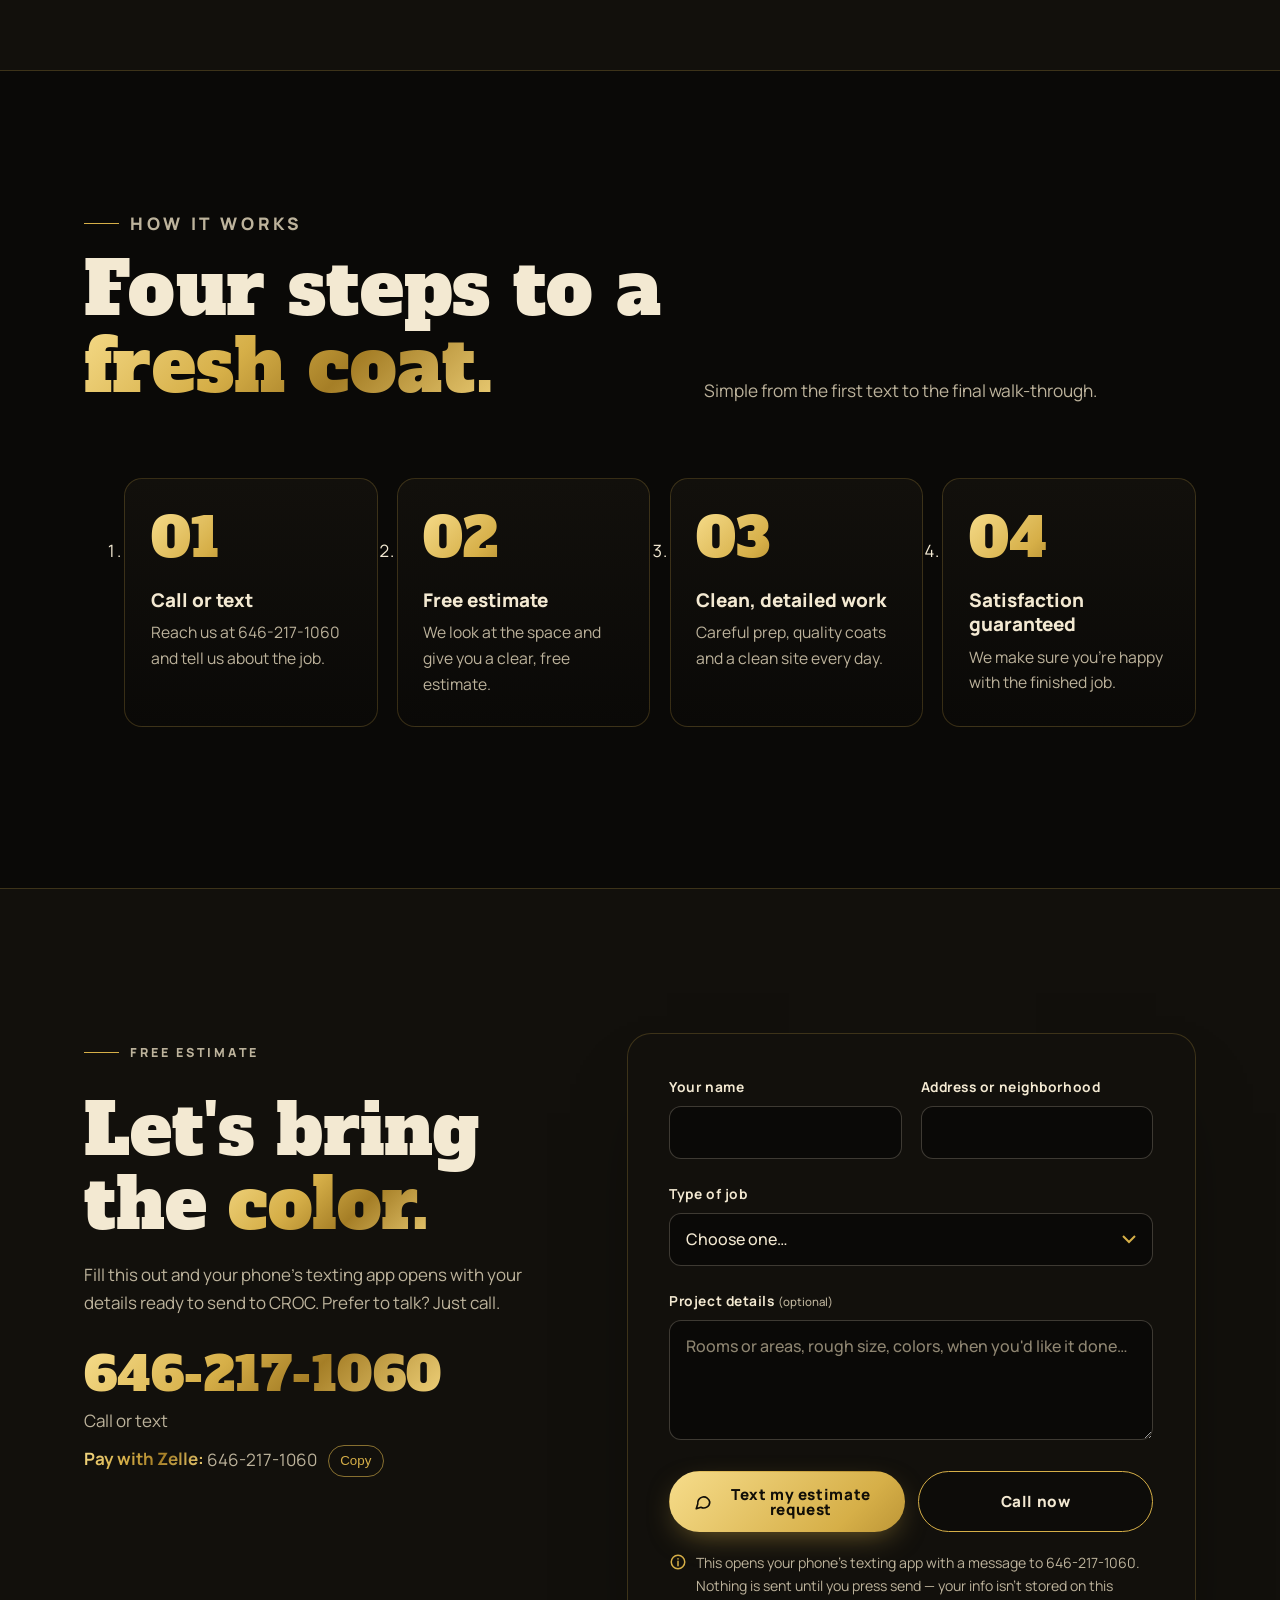
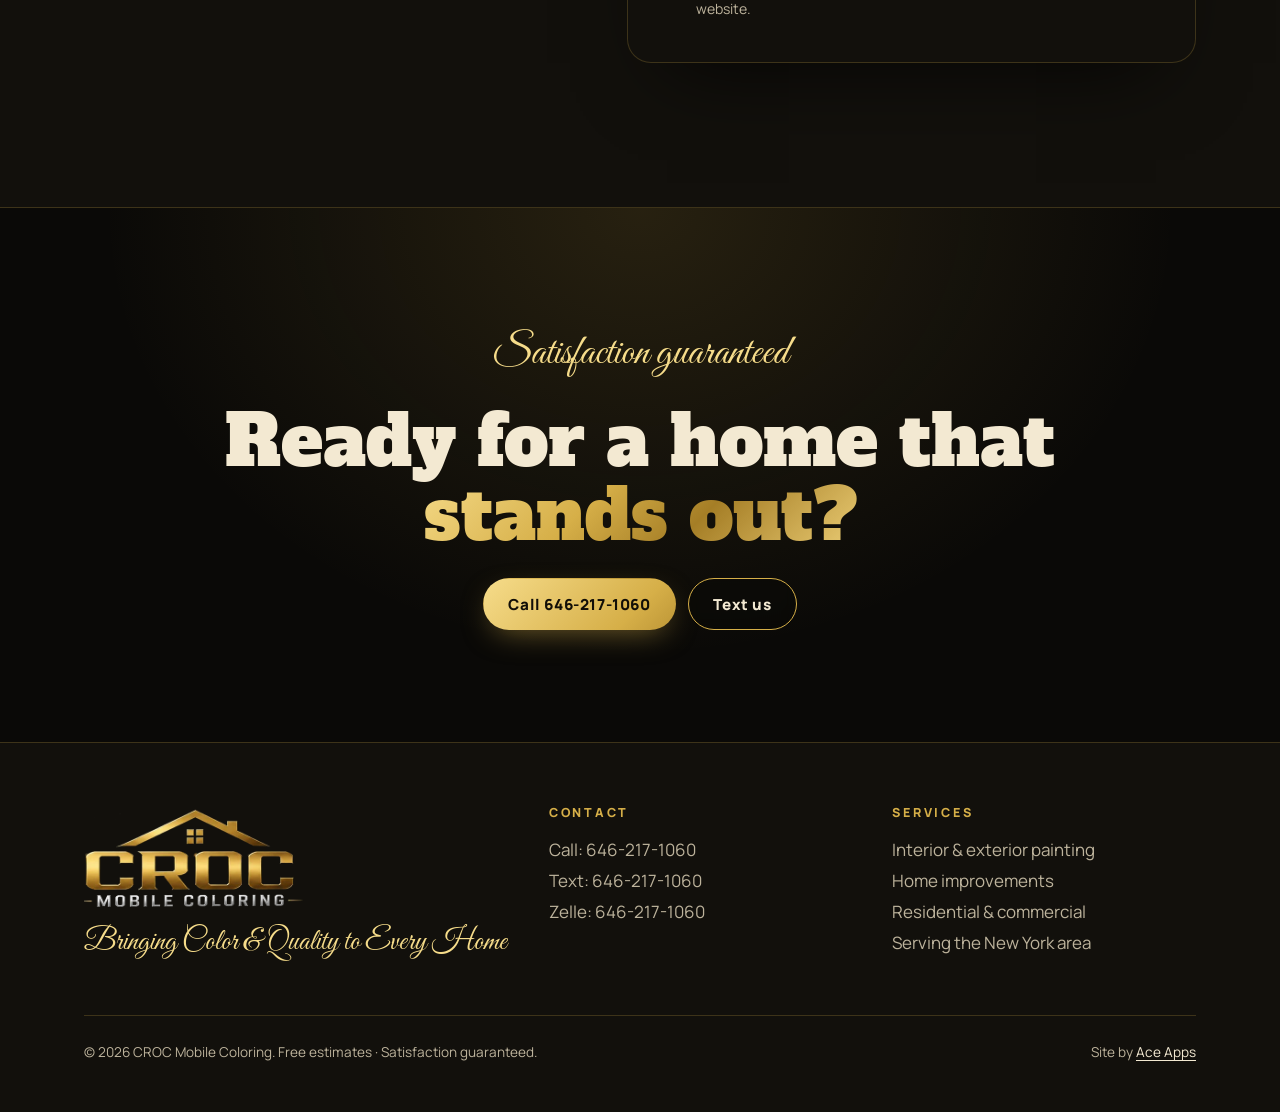
==== commit bce7c945: "Add Zelle payment option" ====
--- a/index.html
+++ b/index.html
@@ -226,6 +226,7 @@
       <p class="rv">Fill this out and your phone's texting app opens with your details ready to send to CROC. Prefer to talk? Just call.</p>
       <a class="bigphone gold rv" href="tel:+16462171060">646-217-1060</a>
       <p class="rv" style="margin:0">Call or text</p>
+      <p class="rv zelle" style="margin-top:.6rem"><b class="gold">Pay with Zelle:</b> 646-217-1060 <button type="button" class="zcopy" data-copy="6462171060" aria-label="Copy Zelle number">Copy</button></p>
       <p class="rv" data-cfg-hide="hours" style="margin-top:.6rem"><span data-cfg-text="hours"></span></p>
     </div>
     <form class="card rv" id="est-form" novalidate aria-describedby="f-note">
@@ -284,6 +285,7 @@
         <ul class="clean">
           <li>Call: <a href="tel:+16462171060">646-217-1060</a></li>
           <li>Text: <a href="sms:+16462171060">646-217-1060</a></li>
+          <li>Zelle: 646-217-1060</li>
           <li data-cfg-hide="email">Email: <a data-cfg-mail href="#"></a></li>
           <li data-cfg-hide="hours"><span data-cfg-text="hours"></span></li>
         </ul>
--- a/style.css
+++ b/style.css
@@ -186,3 +186,5 @@
 .why-media{margin:0}
 .h-meta.clean{margin-top:1.6rem}
 .vh{position:absolute!important;width:1px;height:1px;overflow:hidden;clip:rect(0 0 0 0);white-space:nowrap}
+
+.zcopy{margin-left:.5rem;font:700 .8rem/1 inherit;padding:.4rem .7rem;border-radius:999px;border:1px solid rgba(214,175,72,.6);background:transparent;color:#D6AF48;cursor:pointer;min-height:32px}.zcopy:focus-visible{outline:2px solid #D6AF48;outline-offset:2px}
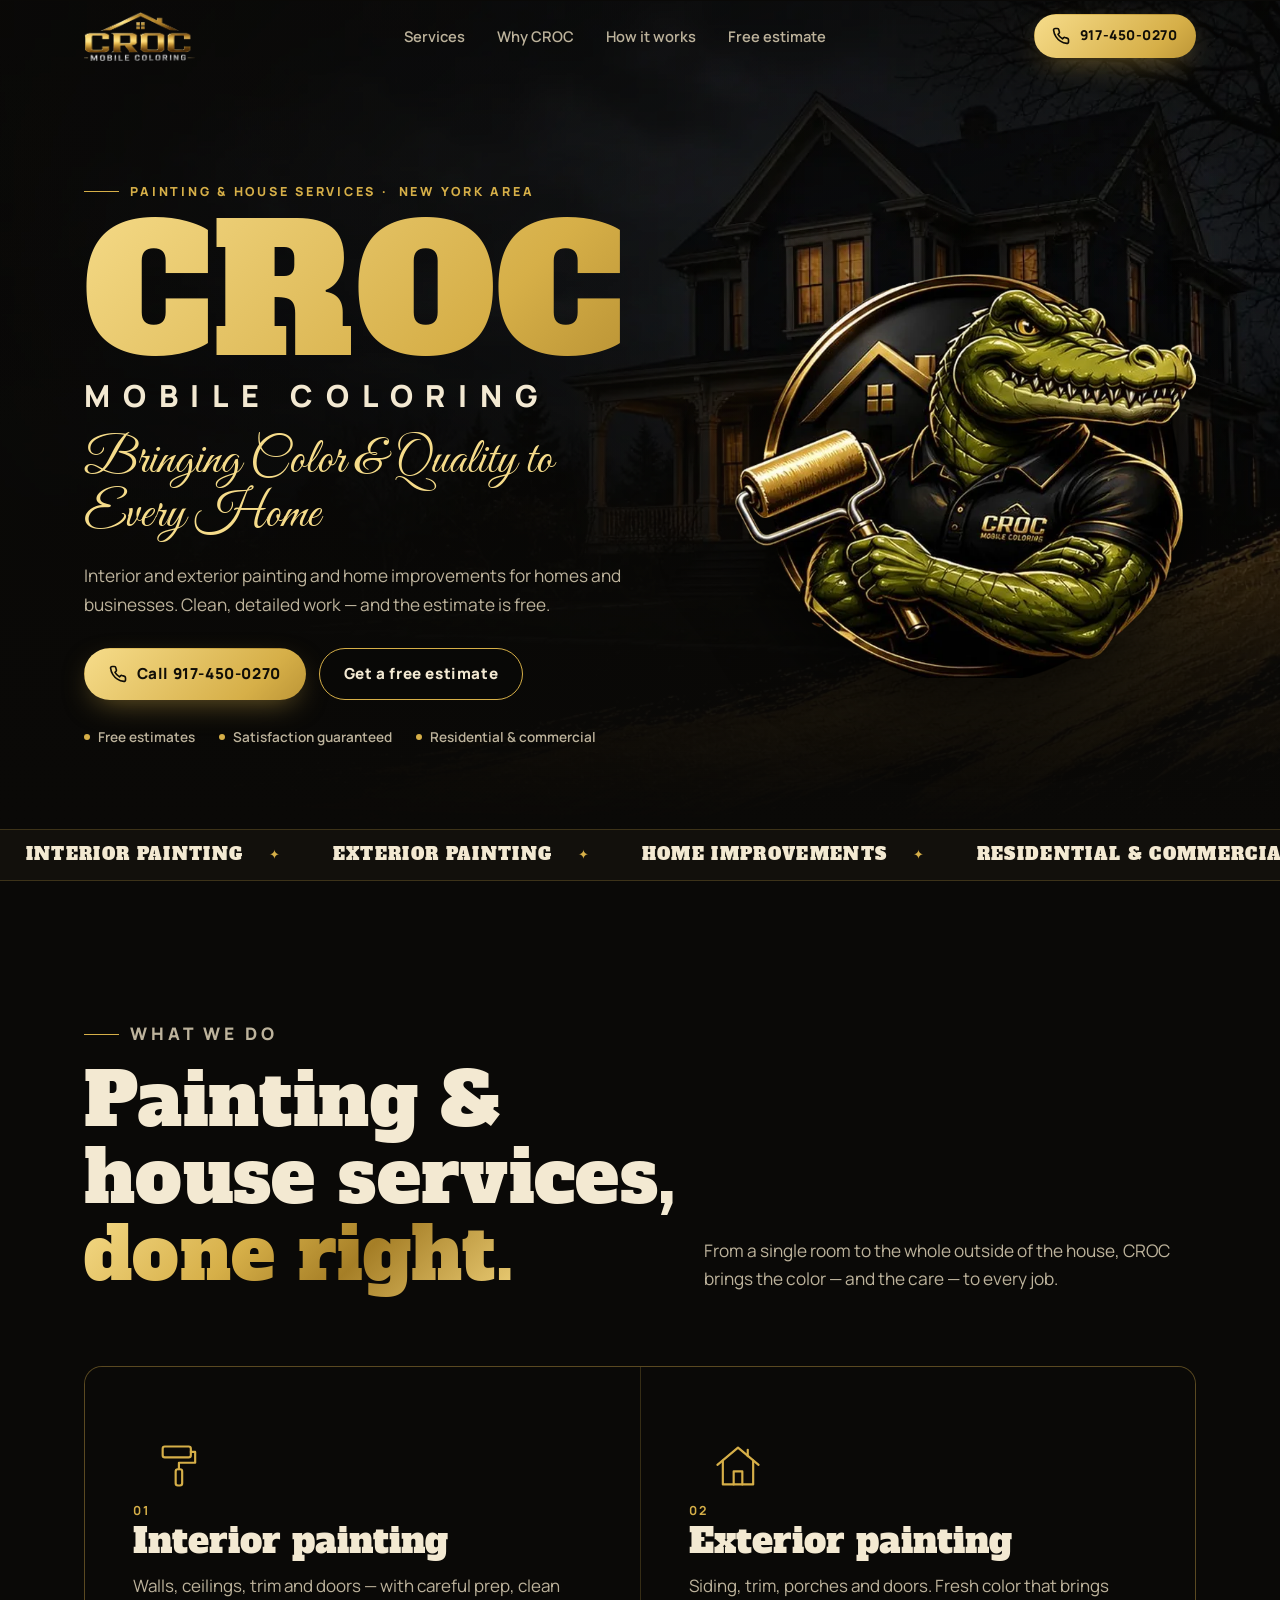
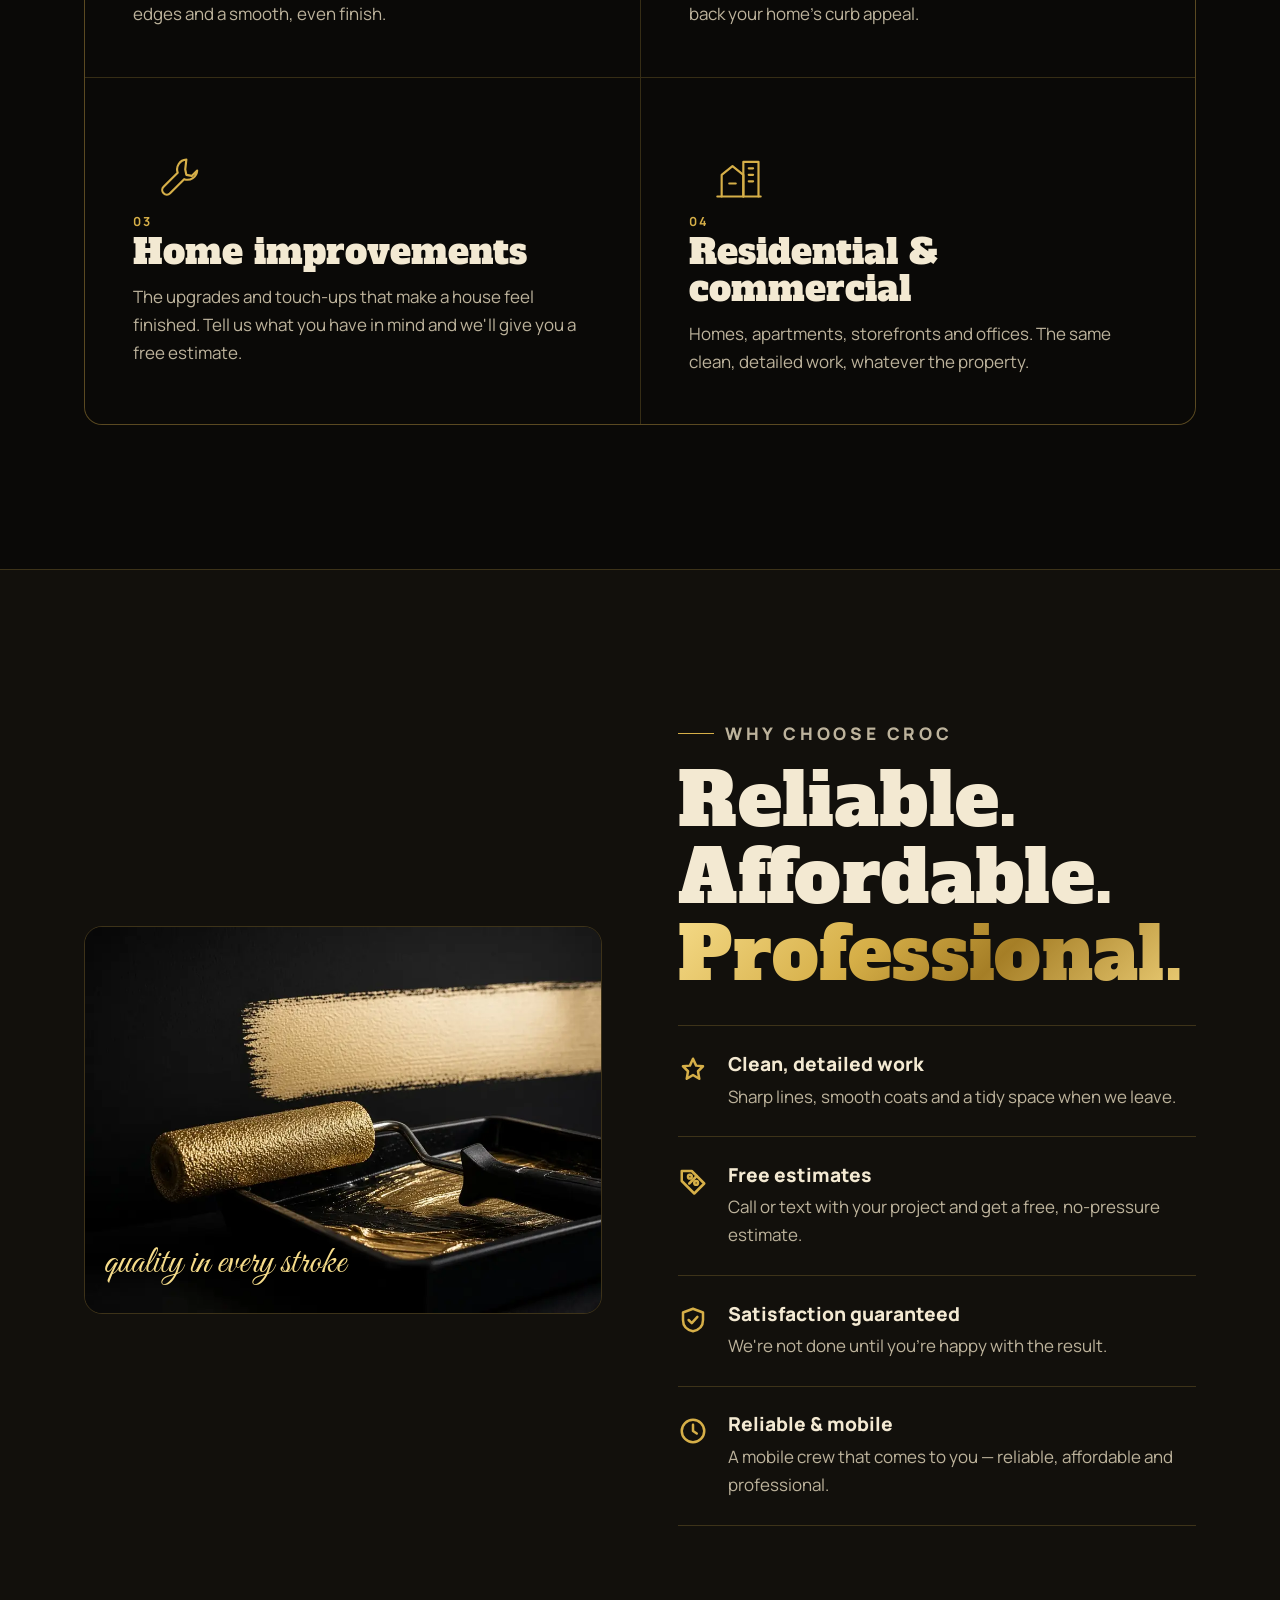
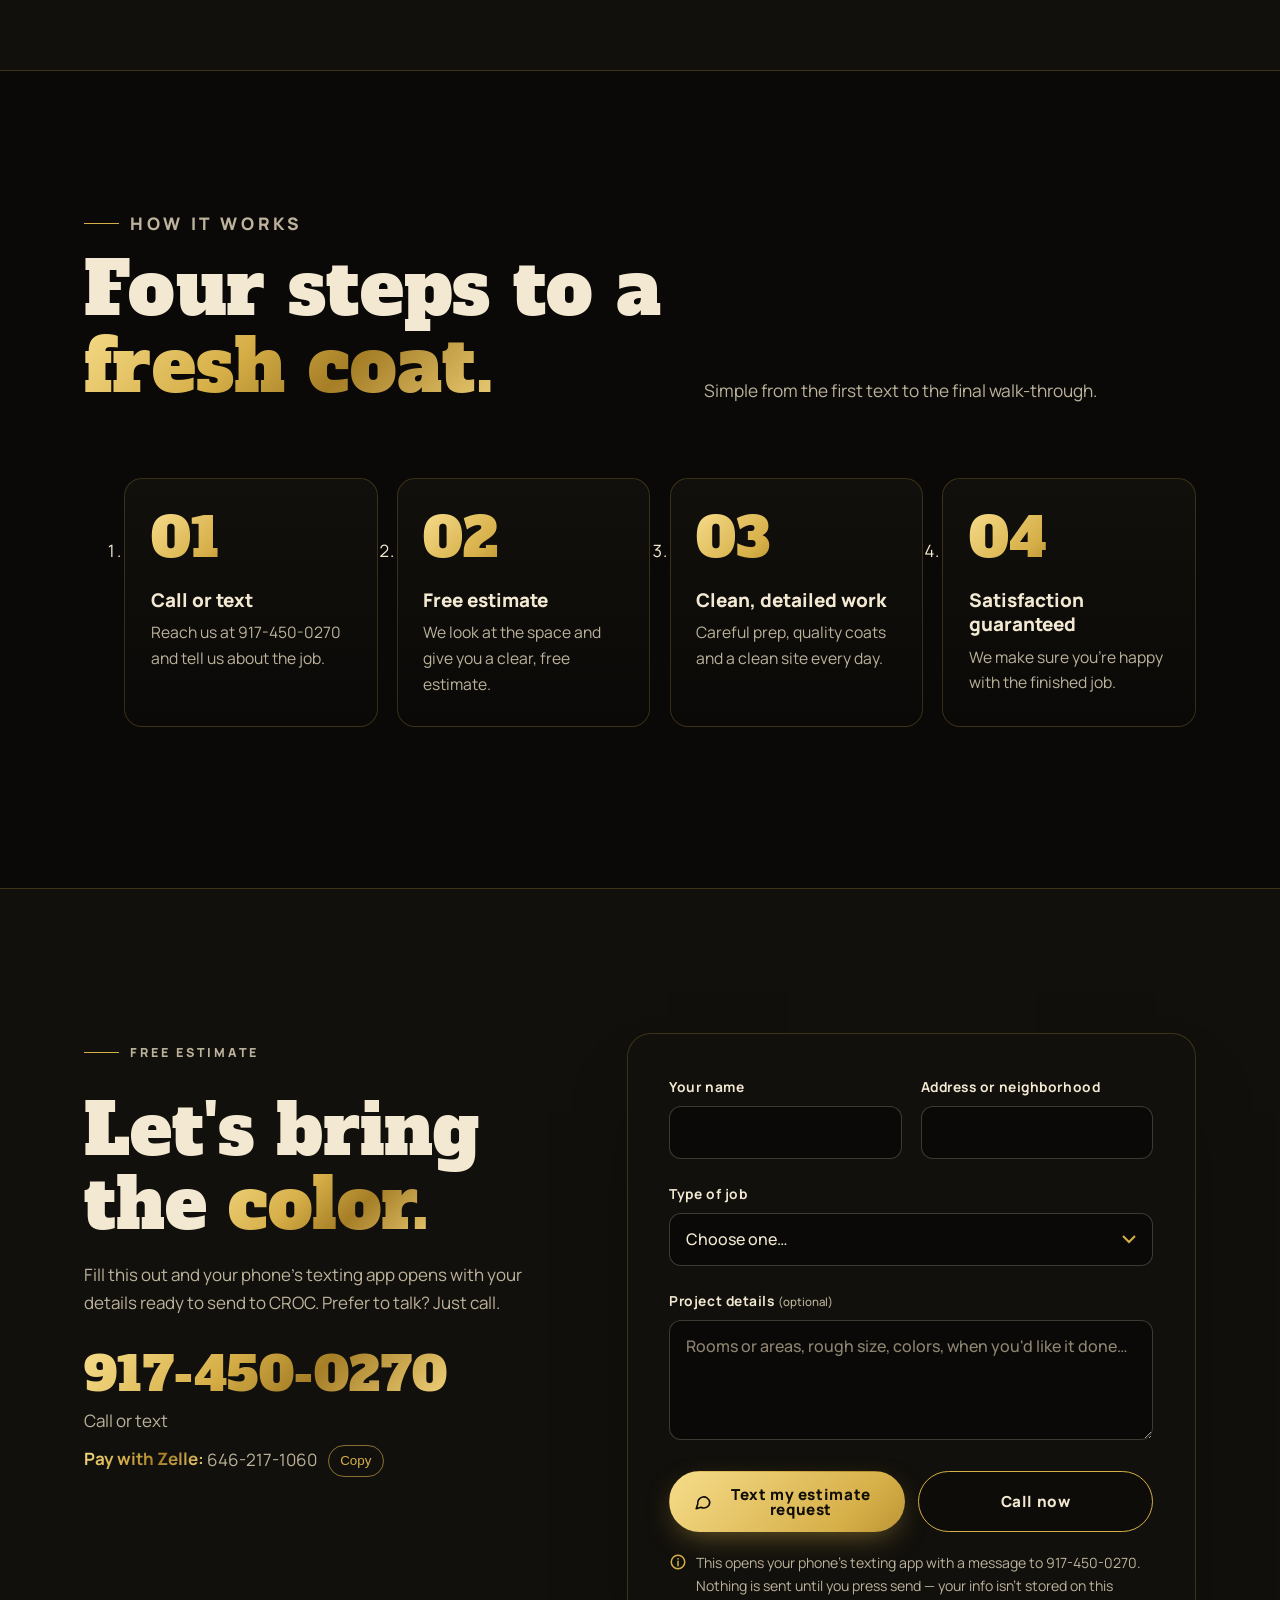
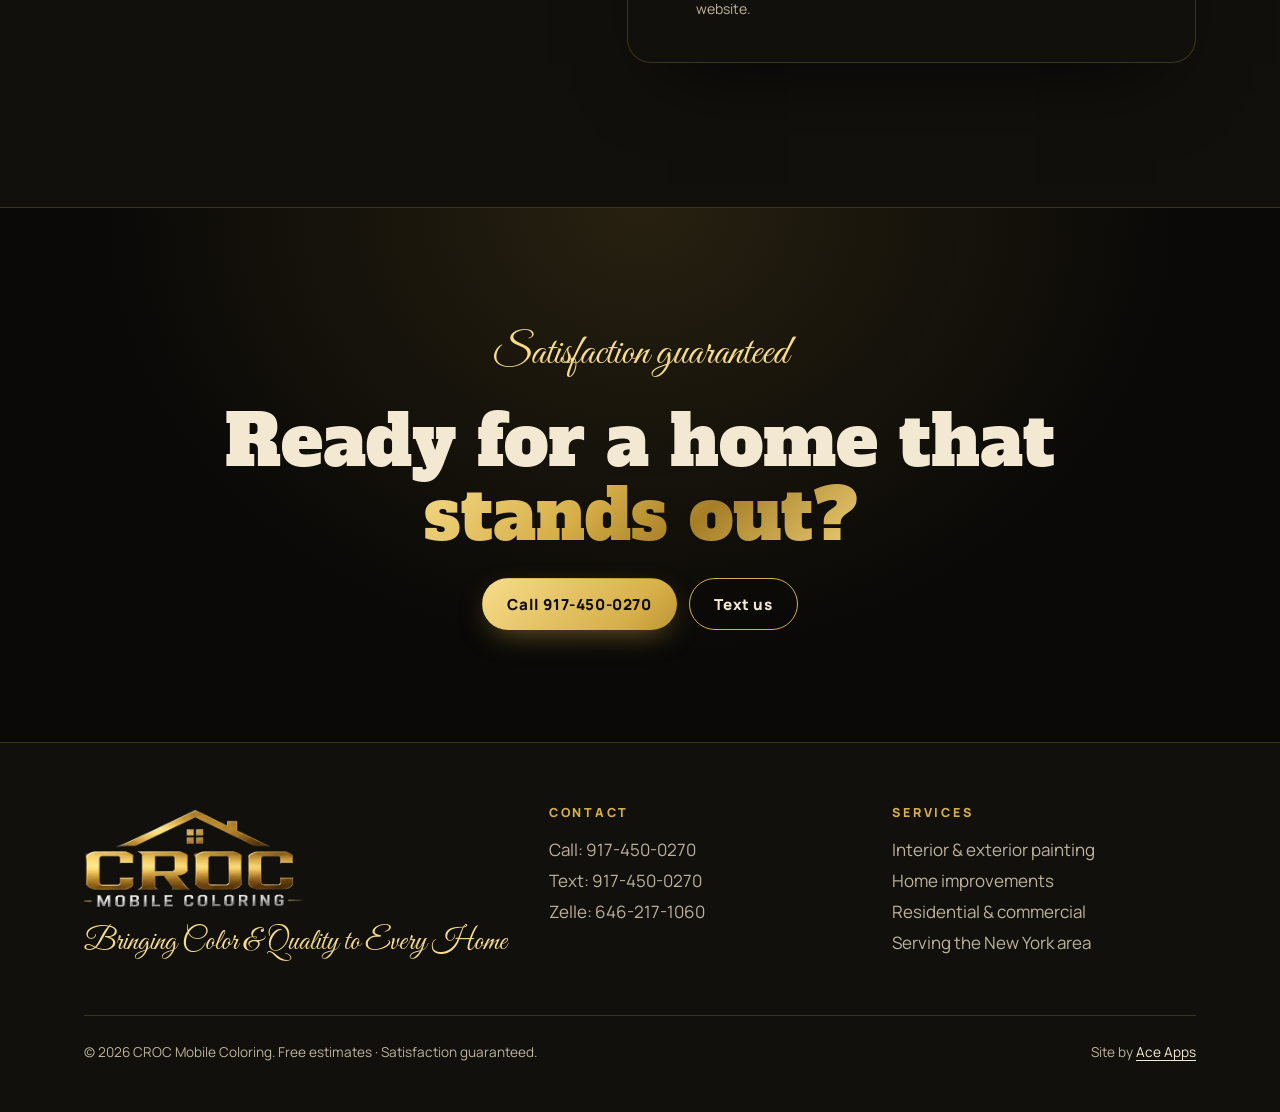
==== commit 3235af18: "Call/text back to 917-450-0270; 646-217-1060 is Zelle only" ====
--- a/index.html
+++ b/index.html
@@ -19,8 +19,8 @@
      (mascot + logo are cut from the client's banner: img/mascot-*.webp, img/logo-*.webp)
    ===================================================================== */
 window.CROC_CONFIG = {
-  phoneDisplay: "646-217-1060",
-  phoneE164:    "+16462171060",
+  phoneDisplay: "917-450-0270",
+  phoneE164:    "+19174500270",
   serviceArea:  "",   // TODO(client): e.g. "Queens, Brooklyn & Long Island"
   email:        "",   // TODO(client)
   hours:        "",   // TODO(client)
@@ -29,7 +29,7 @@
 };
 </script>
 <title>CROC Mobile Coloring | Interior &amp; Exterior Painting, New York Area</title>
-<meta name="description" content="CROC Mobile Coloring — interior and exterior painting and home improvements for homes and businesses in the New York area. Clean, detailed work. Free estimates. Call or text 646-217-1060.">
+<meta name="description" content="CROC Mobile Coloring — interior and exterior painting and home improvements for homes and businesses in the New York area. Clean, detailed work. Free estimates. Call or text 917-450-0270.">
 <link rel="canonical" href="https://ace9x.github.io/croc-mobile-coloring/">
 <meta name="robots" content="index,follow">
 <meta name="theme-color" content="#0A0907">
@@ -40,7 +40,7 @@
 <meta property="og:type" content="website">
 <meta property="og:site_name" content="CROC Mobile Coloring">
 <meta property="og:title" content="CROC Mobile Coloring — Bringing Color &amp; Quality to Every Home">
-<meta property="og:description" content="Interior &amp; exterior painting and home improvements. Residential &amp; commercial. Free estimates — call or text 646-217-1060.">
+<meta property="og:description" content="Interior &amp; exterior painting and home improvements. Residential &amp; commercial. Free estimates — call or text 917-450-0270.">
 <meta property="og:url" content="https://ace9x.github.io/croc-mobile-coloring/">
 <meta property="og:image" content="https://ace9x.github.io/croc-mobile-coloring/img/og.jpg">
 <meta property="og:image:width" content="1200">
@@ -61,7 +61,7 @@
   "slogan":"Bringing Color & Quality to Every Home",
   "description":"Painting and house services: interior and exterior painting and home improvements for residential and commercial customers. Free estimates. Satisfaction guaranteed.",
   "url":"https://ace9x.github.io/croc-mobile-coloring/",
-  "telephone":"+1-646-217-1060",
+  "telephone":"+1-917-450-0270",
   "image":"https://ace9x.github.io/croc-mobile-coloring/img/og.jpg",
   "logo":"https://ace9x.github.io/croc-mobile-coloring/img/logo.png",
   "areaServed":{"@type":"State","name":"New York"},
@@ -91,9 +91,9 @@
       <a href="#work" data-cfg-hide="photos">Recent work</a>
       <a href="#estimate">Free estimate</a>
     </nav>
-    <a class="btn btn-gold hdr-call" href="tel:+16462171060">
+    <a class="btn btn-gold hdr-call" href="tel:+19174500270">
       <svg viewBox="0 0 24 24" fill="none" stroke="currentColor" stroke-width="2.2" stroke-linecap="round" stroke-linejoin="round" aria-hidden="true"><path d="M22 16.9v3a2 2 0 0 1-2.2 2 19.8 19.8 0 0 1-8.6-3.1 19.5 19.5 0 0 1-6-6A19.8 19.8 0 0 1 2.1 4.2 2 2 0 0 1 4.1 2h3a2 2 0 0 1 2 1.7c.1.9.4 1.8.7 2.7a2 2 0 0 1-.5 2.1L8 9.8a16 16 0 0 0 6 6l1.3-1.3a2 2 0 0 1 2.1-.4c.9.3 1.8.6 2.7.7a2 2 0 0 1 1.7 2z"/></svg>
-      <span class="vh">Call </span><span class="lbl">646-217-1060</span>
+      <span class="vh">Call </span><span class="lbl">917-450-0270</span>
     </a>
   </div>
 </header>
@@ -116,9 +116,9 @@
     <p class="h-tag script rise d3">Bringing Color &amp; Quality to Every Home</p>
     <p class="h-lede rise d4">Interior and exterior painting and home improvements for homes and businesses. Clean, detailed work — and the estimate is free.</p>
     <div class="h-ctas rise d5">
-      <a class="btn btn-gold" href="tel:+16462171060">
+      <a class="btn btn-gold" href="tel:+19174500270">
         <svg viewBox="0 0 24 24" fill="none" stroke="currentColor" stroke-width="2.2" stroke-linecap="round" stroke-linejoin="round" aria-hidden="true"><path d="M22 16.9v3a2 2 0 0 1-2.2 2 19.8 19.8 0 0 1-8.6-3.1 19.5 19.5 0 0 1-6-6A19.8 19.8 0 0 1 2.1 4.2 2 2 0 0 1 4.1 2h3a2 2 0 0 1 2 1.7c.1.9.4 1.8.7 2.7a2 2 0 0 1-.5 2.1L8 9.8a16 16 0 0 0 6 6l1.3-1.3a2 2 0 0 1 2.1-.4c.9.3 1.8.6 2.7.7a2 2 0 0 1 1.7 2z"/></svg>
-        Call 646-217-1060</a>
+        Call 917-450-0270</a>
       <a class="btn btn-ghost" href="#estimate">Get a free estimate</a>
     </div>
     <ul class="clean h-meta rise d5" aria-label="Highlights">
@@ -199,7 +199,7 @@
       <p class="rv rv-d1">Simple from the first text to the final walk-through.</p>
     </div>
     <ol class="clean steps">
-      <li class="step rv"><b class="gold">01</b><h3>Call or text</h3><p>Reach us at 646-217-1060 and tell us about the job.</p></li>
+      <li class="step rv"><b class="gold">01</b><h3>Call or text</h3><p>Reach us at 917-450-0270 and tell us about the job.</p></li>
       <li class="step rv rv-d1"><b class="gold">02</b><h3>Free estimate</h3><p>We look at the space and give you a clear, free estimate.</p></li>
       <li class="step rv rv-d2"><b class="gold">03</b><h3>Clean, detailed work</h3><p>Careful prep, quality coats and a clean site every day.</p></li>
       <li class="step rv rv-d3"><b class="gold">04</b><h3>Satisfaction guaranteed</h3><p>We make sure you're happy with the finished job.</p></li>
@@ -224,7 +224,7 @@
       <p class="eyebrow rv">Free estimate</p>
       <h2 id="est-title" class="rv">Let's bring the <span class="gold">color.</span></h2>
       <p class="rv">Fill this out and your phone's texting app opens with your details ready to send to CROC. Prefer to talk? Just call.</p>
-      <a class="bigphone gold rv" href="tel:+16462171060">646-217-1060</a>
+      <a class="bigphone gold rv" href="tel:+19174500270">917-450-0270</a>
       <p class="rv" style="margin:0">Call or text</p>
       <p class="rv zelle" style="margin-top:.6rem"><b class="gold">Pay with Zelle:</b> 646-217-1060 <button type="button" class="zcopy" data-copy="6462171060" aria-label="Copy Zelle number">Copy</button></p>
       <p class="rv" data-cfg-hide="hours" style="margin-top:.6rem"><span data-cfg-text="hours"></span></p>
@@ -249,11 +249,11 @@
         <button class="btn btn-gold" type="submit">
           <svg viewBox="0 0 24 24" fill="none" stroke="currentColor" stroke-width="2.2" stroke-linecap="round" stroke-linejoin="round" aria-hidden="true"><path d="M21 12a8 8 0 0 1-11.8 7L3 21l2-6.2A8 8 0 1 1 21 12z"/></svg>
           Text my estimate request</button>
-        <a class="btn btn-ghost" href="tel:+16462171060">Call now</a>
-      </div>
-      <p class="f-note" id="f-note"><svg viewBox="0 0 24 24" fill="none" stroke="currentColor" stroke-width="2" stroke-linecap="round" stroke-linejoin="round" aria-hidden="true"><circle cx="12" cy="12" r="9"/><path d="M12 11v6M12 7.5v.5"/></svg><span>This opens your phone's texting app with a message to 646-217-1060. Nothing is sent until you press send — your info isn't stored on this website.</span></p>
+        <a class="btn btn-ghost" href="tel:+19174500270">Call now</a>
+      </div>
+      <p class="f-note" id="f-note"><svg viewBox="0 0 24 24" fill="none" stroke="currentColor" stroke-width="2" stroke-linecap="round" stroke-linejoin="round" aria-hidden="true"><circle cx="12" cy="12" r="9"/><path d="M12 11v6M12 7.5v.5"/></svg><span>This opens your phone's texting app with a message to 917-450-0270. Nothing is sent until you press send — your info isn't stored on this website.</span></p>
       <div class="fallback" id="fallback" hidden aria-live="polite">
-        <strong>Not on a phone?</strong> Text this message to <a href="sms:+16462171060">646-217-1060</a>:
+        <strong>Not on a phone?</strong> Text this message to <a href="sms:+19174500270">917-450-0270</a>:
         <pre id="fb-msg"></pre>
         <button class="btn btn-ghost" type="button" id="copy" style="min-height:44px">Copy message</button>
       </div>
@@ -266,8 +266,8 @@
     <p class="script" style="font-size:clamp(1.8rem,5vw,2.6rem);margin:0">Satisfaction guaranteed</p>
     <h2 id="band-title" class="rv">Ready for a home that <span class="gold">stands out?</span></h2>
     <div class="row rv">
-      <a class="btn btn-gold" href="tel:+16462171060">Call 646-217-1060</a>
-      <a class="btn btn-ghost" href="sms:+16462171060">Text us</a>
+      <a class="btn btn-gold" href="tel:+19174500270">Call 917-450-0270</a>
+      <a class="btn btn-ghost" href="sms:+19174500270">Text us</a>
     </div>
   </div>
 </section>
@@ -283,8 +283,8 @@
       <div>
         <h3>Contact</h3>
         <ul class="clean">
-          <li>Call: <a href="tel:+16462171060">646-217-1060</a></li>
-          <li>Text: <a href="sms:+16462171060">646-217-1060</a></li>
+          <li>Call: <a href="tel:+19174500270">917-450-0270</a></li>
+          <li>Text: <a href="sms:+19174500270">917-450-0270</a></li>
           <li>Zelle: 646-217-1060</li>
           <li data-cfg-hide="email">Email: <a data-cfg-mail href="#"></a></li>
           <li data-cfg-hide="hours"><span data-cfg-text="hours"></span></li>
@@ -308,9 +308,9 @@
 </footer>
 
 <nav class="mbar" id="mbar" aria-label="Quick contact">
-  <a class="btn btn-gold" href="tel:+16462171060">
+  <a class="btn btn-gold" href="tel:+19174500270">
     <svg viewBox="0 0 24 24" fill="none" stroke="currentColor" stroke-width="2.2" stroke-linecap="round" stroke-linejoin="round" aria-hidden="true"><path d="M22 16.9v3a2 2 0 0 1-2.2 2 19.8 19.8 0 0 1-8.6-3.1 19.5 19.5 0 0 1-6-6A19.8 19.8 0 0 1 2.1 4.2 2 2 0 0 1 4.1 2h3a2 2 0 0 1 2 1.7c.1.9.4 1.8.7 2.7a2 2 0 0 1-.5 2.1L8 9.8a16 16 0 0 0 6 6l1.3-1.3a2 2 0 0 1 2.1-.4c.9.3 1.8.6 2.7.7a2 2 0 0 1 1.7 2z"/></svg>Call</a>
-  <a class="btn btn-ghost" href="sms:+16462171060">
+  <a class="btn btn-ghost" href="sms:+19174500270">
     <svg viewBox="0 0 24 24" fill="none" stroke="currentColor" stroke-width="2.2" stroke-linecap="round" stroke-linejoin="round" aria-hidden="true"><path d="M21 12a8 8 0 0 1-11.8 7L3 21l2-6.2A8 8 0 1 1 21 12z"/></svg>Text</a>
 </nav>
 
